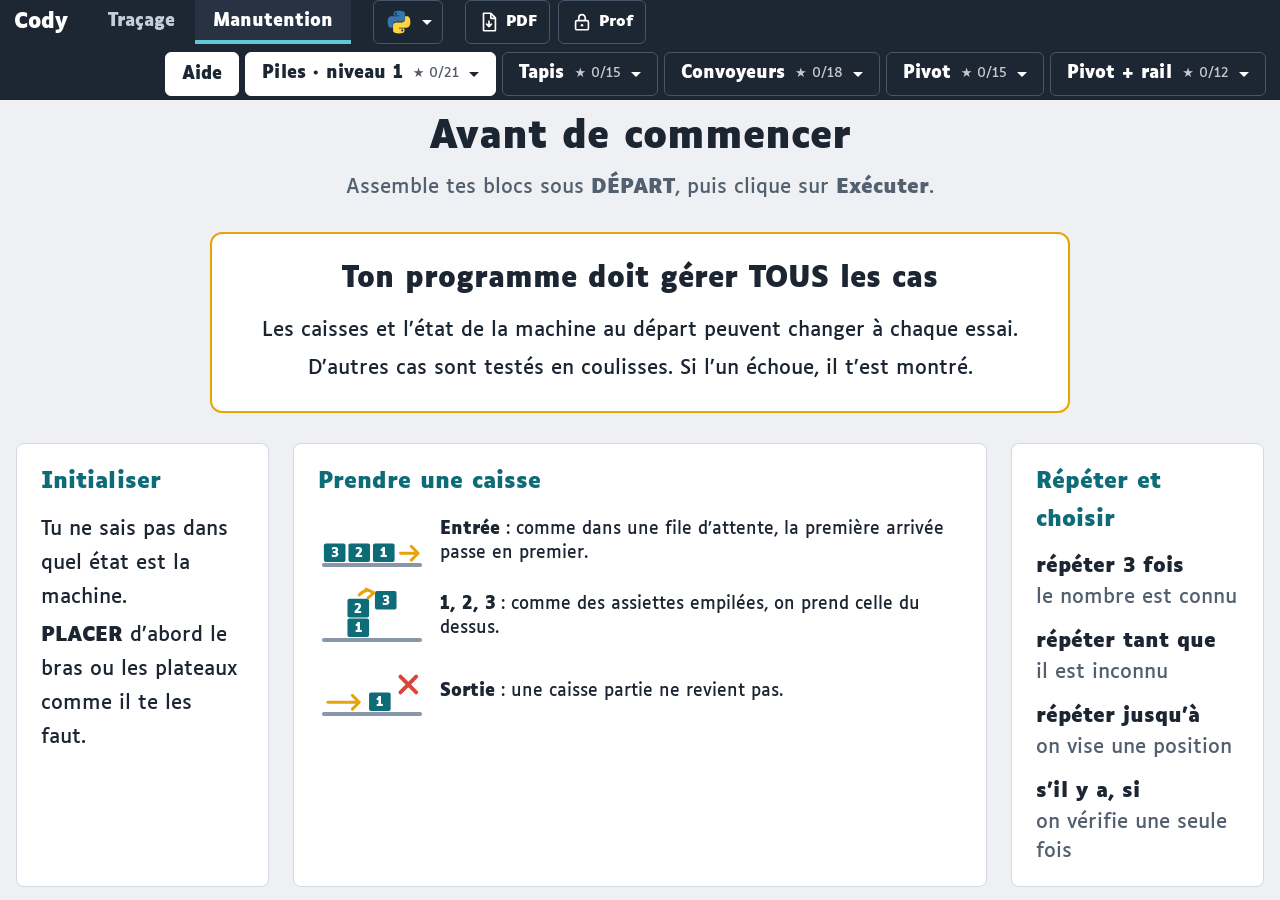
==== manutention.html @ 989c060a "PDF de l'élève, espace prof (solutions en PDF), logo Python - Bouton PDF : image des blocs de l'élèv" ====
<!DOCTYPE html>
<html lang="fr">
<head>
<meta charset="utf-8">
<meta name="viewport" content="width=device-width, initial-scale=1">
<title>Cody — Manutention</title>
<link rel="icon" href="data:,">
<link rel="stylesheet" href="tortue.css">
</head>
<body>
<header class="barre">
  <h1>Cody</h1>
  <nav class="onglets" aria-label="Ateliers">
    <a href="index.html">Traçage</a>
    <a href="manutention.html" aria-current="page">Manutention</a>
  </nav>
  <!-- Le programme en Python : dans la barre, pour laisser la place à la scène -->
  <details class="menu menu-python">
    <summary aria-label="Programme en Python" title="Ton programme en Python"><svg class="logo-python" viewBox="0 0 32 32" aria-hidden="true"><path fill="#3776ab" d="M15.8 2c-6.9 0-6.5 3-6.5 3v3.1h6.6V9H6.7S2 8.5 2 15.9s4.1 7.1 4.1 7.1h2.4v-3.4s-.1-4.1 4-4.1h6.9s3.9.1 3.9-3.8V5.2S23.9 2 15.8 2zm-3.8 2.2a1.25 1.25 0 1 1 0 2.5 1.25 1.25 0 0 1 0-2.5z"/><path fill="#ffd43b" d="M16.2 30c6.9 0 6.5-3 6.5-3v-3.1h-6.6V23h9.2s4.7.5 4.7-6.9-4.1-7.1-4.1-7.1h-2.4v3.4s.1 4.1-4 4.1h-6.9s-3.9-.1-3.9 3.8v6.5S8.1 30 16.2 30zm3.8-2.2a1.25 1.25 0 1 1 0-2.5 1.25 1.25 0 0 1 0 2.5z"/></svg></summary>
    <div class="menu-liste python-in">
      <button class="btn btn-mini" id="copier" type="button">Copier</button>
      <pre><code id="code-python"></code></pre>
    </div>
  </details>
  <!-- PDF de l'élève et espace prof (boutons créés par atelier.js) -->
  <div class="outils-export" id="outils-export"></div>
  <nav class="niveaux" id="niveaux" aria-label="Niveaux"></nav>
</header>

<!-- Page d'explications, avant le niveau 1 : du texte seulement, court et aéré -->
<article class="intro" id="intro" aria-labelledby="intro-titre" hidden>
  <div class="intro-page">
    <h2 id="intro-titre">Avant de commencer</h2>
    <p class="intro-chapeau">Assemble tes blocs sous <strong>DÉPART</strong>, puis clique sur <strong>Exécuter</strong>.</p>

    <section class="intro-regle">
      <h3>Ton programme doit gérer TOUS les cas</h3>
      <p>Les caisses et l'état de la machine au départ peuvent changer à chaque essai.</p>
      <p>D'autres cas sont testés en coulisses. Si l'un échoue, il t'est montré.</p>
    </section>

    <div class="intro-cartes">
      <section class="carte">
        <h3>Initialiser</h3>
        <p>Tu ne sais pas dans quel état est la machine.</p>
        <p><strong>PLACER</strong> d'abord le bras ou les plateaux comme il te les faut.</p>
      </section>
      <section class="carte">
        <h3>Prendre une caisse</h3>
        <ul class="intro-postes">
          <li><svg viewBox="0 0 110 62" aria-hidden="true"><rect x="4" y="52" width="102" height="4" rx="2" fill="#8995a8"/><rect x="6" y="32" width="22" height="19" rx="2" fill="#0e6b78"/><text x="17" y="46" text-anchor="middle" font-size="13" font-weight="700" fill="#fff">3</text><rect x="31" y="32" width="22" height="19" rx="2" fill="#0e6b78"/><text x="42" y="46" text-anchor="middle" font-size="13" font-weight="700" fill="#fff">2</text><rect x="56" y="32" width="22" height="19" rx="2" fill="#0e6b78"/><text x="67" y="46" text-anchor="middle" font-size="13" font-weight="700" fill="#fff">1</text><path d="M84 42 H102 M95 35 L102 42 L95 49" fill="none" stroke="#e5a50a" stroke-width="3" stroke-linecap="round" stroke-linejoin="round"/></svg><span><strong>Entrée</strong> : comme dans une file d'attente, la première arrivée passe en premier.</span></li>
          <li><svg viewBox="0 0 110 62" aria-hidden="true"><rect x="4" y="52" width="102" height="4" rx="2" fill="#8995a8"/><rect x="30" y="32" width="22" height="19" rx="2" fill="#0e6b78"/><text x="41" y="46" text-anchor="middle" font-size="13" font-weight="700" fill="#fff">1</text><rect x="30" y="12" width="22" height="19" rx="2" fill="#0e6b78"/><text x="41" y="26" text-anchor="middle" font-size="13" font-weight="700" fill="#fff">2</text><rect x="58" y="4" width="22" height="19" rx="2" fill="#0e6b78"/><text x="69" y="18" text-anchor="middle" font-size="13" font-weight="700" fill="#fff">3</text><path d="M42 8 Q50 0 56 6 M49 2 L57 6 L51 11" fill="none" stroke="#e5a50a" stroke-width="3" stroke-linecap="round" stroke-linejoin="round"/></svg><span><strong>1, 2, 3</strong> : comme des assiettes empilées, on prend celle du dessus.</span></li>
          <li><svg viewBox="0 0 110 62" aria-hidden="true"><rect x="4" y="52" width="102" height="4" rx="2" fill="#8995a8"/><rect x="52" y="32" width="22" height="19" rx="2" fill="#0e6b78"/><text x="63" y="46" text-anchor="middle" font-size="13" font-weight="700" fill="#fff">1</text><path d="M10 42 H42 M35 35 L42 42 L35 49" fill="none" stroke="#e5a50a" stroke-width="3" stroke-linecap="round" stroke-linejoin="round"/><path d="M84 16 L100 32 M100 16 L84 32" stroke="#d8453a" stroke-width="4" stroke-linecap="round"/></svg><span><strong>Sortie</strong> : une caisse partie ne revient pas.</span></li>
        </ul>
      </section>
      <section class="carte">
        <h3>Répéter et choisir</h3>
        <dl>
          <dt>répéter 3 fois</dt><dd>le nombre est connu</dd>
          <dt>répéter tant que</dt><dd>il est inconnu</dd>
          <dt>répéter jusqu'à</dt><dd>on vise une position</dd>
          <dt>s'il y a, si</dt><dd>on vérifie une seule fois</dd>
        </dl>
      </section>
    </div>

    <p class="intro-etoiles"><span aria-hidden="true">★★★</span> Moins tu utilises de blocs, plus tu gagnes d'étoiles.</p>
    <button class="btn btn-go" id="commencer" type="button">Commencer le niveau 1</button>
  </div>
</article>

<main class="jeu jeu-scene">
  <section class="carte" aria-labelledby="titre-prog">
    <div class="carte-tete">
      <h2 id="titre-prog">Ton programme</h2>
      <span class="compteur" id="compteur">0 bloc</span>
    </div>
    <div id="blockly" class="zone-blocs"></div>
  </section>

  <section class="carte carte-travail" aria-labelledby="titre-niveau">
    <div class="consigne-ligne">
      <div class="consigne">
        <p class="niv-num" id="niv-num">Niveau 1</p>
        <div class="titre-ligne"><h2 id="titre-niveau"></h2>
          <button class="btn-indice" id="indice" type="button" aria-label="Un indice ?" title="Un indice ?"><span aria-hidden="true">?</span></button></div>
        <p id="texte-niveau"></p>
        <div class="objectif-pied"><span>Objectif</span>
          <ul class="bareme" id="bareme" aria-label="Barème"></ul></div>
      </div>
      <figure class="objectif">
        <canvas id="c-objectif" width="600" height="255" role="img" aria-label="Objectif : ce que tu dois obtenir"></canvas>
      </figure>
    </div>
    <div class="plateau">
      <div class="scene scene-large">
        <canvas id="c-scene" width="2400" height="1000" role="img" aria-label="Poste de manutention"></canvas>
        <canvas id="c-3d" class="vue-3d" role="img" aria-label="Bras de manutention en 3D" hidden></canvas>
        <canvas id="c-tri" class="vue-3d" role="img" aria-label="Centre de tri en 3D" hidden></canvas>
        <canvas id="c-pivot" class="vue-3d" role="img" aria-label="Bras pivotant en 3D" hidden></canvas>
        <canvas id="c-rail" class="vue-3d" role="img" aria-label="Bras pivotant sur rail en 3D" hidden></canvas>
        <p class="aide-3d" id="aide-3d" hidden>Glisser : tourner · double-clic : recentrer</p>
        <div class="alerte-3d" id="alerte-3d" role="status" hidden>
          <p><strong>3D sans carte graphique : animation moins fluide.</strong>
            Active l'accélération dans ton navigateur : Paramètres → Système → « Utiliser l'accélération
            graphique si disponible », puis relance-le. (Firefox : Paramètres → Général → Performances.)</p>
          <button class="btn btn-mini" id="fermer-alerte-3d" type="button">Fermer</button>
        </div>
        <button class="btn btn-mini vers-ecran" id="vers-ecran" type="button" hidden
          aria-label="Second écran" title="Second écran : afficher la vue 3D sur ton autre écran">
          <svg viewBox="0 0 44 26" aria-hidden="true"><rect x="1.5" y="2" width="15" height="11" rx="1.5" fill="none" stroke="currentColor" stroke-width="2"/><rect x="27.5" y="2" width="15" height="11" rx="1.5" fill="currentColor" fill-opacity=".35" stroke="currentColor" stroke-width="2"/><path d="M9 13v6M5 20h8M35 13v6M31 20h8" stroke="currentColor" stroke-width="2" stroke-linecap="round"/><path d="M19 7.5h6M22.5 5l2.5 2.5-2.5 2.5" fill="none" stroke="#5fc8d4" stroke-width="2" stroke-linecap="round" stroke-linejoin="round"/></svg>
        </button>
      </div>
      <div class="deportee" id="deportee" hidden>
        <p>La vue 3D est affichée sur l'autre écran.</p>
        <button class="btn btn-sec" id="ramener" type="button">Ramener la vue ici</button>
      </div>
    </div>
    <dl class="releve" id="releve"></dl>
    <div class="commandes">
      <button class="btn btn-go" id="lancer" type="button">
        <svg viewBox="0 0 24 24" aria-hidden="true"><path d="M7 4.5v15l12.5-7.5z"/></svg>
        <span>Exécuter</span>
      </button>
      <button class="btn btn-sec" id="effacer" type="button">
        <svg viewBox="0 0 24 24" aria-hidden="true"><path d="M12 5a7 7 0 1 1-6.6 4.7l1.9.6A5 5 0 1 0 12 7v3L7.5 6 12 2z"/></svg>
        <span>Configuration</span>
      </button>
      <button class="btn btn-sec btn-vider" id="vider" type="button">
        <svg viewBox="0 0 24 24" aria-hidden="true"><path d="M9 3h6l1 2h4v2H4V5h4zM6 9h12l-1 12H7z"/></svg>
        <span>Recommencer le niveau</span>
      </button>
      <label class="vitesse">Vitesse
        <input type="range" id="vitesse" min="1" max="5" value="3">
      </label>
    </div>
    <div class="verdict info" id="verdict" aria-live="polite"></div>
  </section>
</main>

<script src="js/blockly_compressed.js"></script>
<script src="js/blockly-fr.js"></script>
<script src="js/export-pdf.js"></script>
<script src="js/atelier.js"></script>
<script src="js/manutention-moteur.js"></script>
<script src="js/three.min.js"></script>
<script src="js/commun-3d.js"></script>
<script src="js/manutention-decors.js"></script>
<script src="js/manutention-3d.js"></script>
<script src="js/tri-3d.js"></script>
<script src="js/tri-moteur.js"></script>
<script src="js/tri.js"></script>
<script src="js/pivot-moteur.js"></script>
<script src="js/pivot.js"></script>
<script src="js/pivot-3d.js"></script>
<script src="js/manutention.js"></script>
</body>
</html>
---- tortue.css ----
/*
VOICE  outil d'atelier : sobre, précis, pour des préados, des ados et des adultes.
IDEA   une table traçante et un portique de manutention, avec leurs relevés en direct.
COLOUR ardoise et blanc cassé, un accent bleu pétrole ; vert et rouge réservés au résultat.
TYPE   Luciole partout (lisibilité, élèves dyslexiques), comme dans PlayTP.
*/
@font-face{font-family:Luciole;src:url(fonts/Luciole-Regular.woff2) format("woff2");font-weight:400;font-display:swap}
@font-face{font-family:Luciole;src:url(fonts/Luciole-Bold.woff2) format("woff2");font-weight:700;font-display:swap}
:root{color-scheme:light dark;
  --bg:light-dark(#eef0f3,#0e131a);--carte:light-dark(#ffffff,#181f29);--ink:light-dark(#1c2532,#e5eaf1);
  --doux:light-dark(#53606f,#a3b0c1);--trait:light-dark(#d3d9e1,#2c3746);--fond2:light-dark(#f3f5f8,#212a36);
  --barre:#1d2633;--accent:light-dark(#0e6b78,#5fc8d4);--accent-plein:#0e6b78;
  --ok:light-dark(#176b40,#66d49a);--ok-fond:light-dark(#e6f4ec,#13281e);
  --ko:light-dark(#a82d22,#ff9488);--ko-fond:light-dark(#fbeae8,#2f1a19)}
:root[data-theme=light]{color-scheme:light}:root[data-theme=dark]{color-scheme:dark}
*{box-sizing:border-box;min-width:0}
body{margin:0;background:var(--bg);color:var(--ink);font:17px/1.45 Luciole,system-ui,sans-serif;
  height:100vh;display:flex;flex-direction:column}
h1,h2{margin:0;line-height:1.15;text-wrap:balance}
button,input{font:inherit}
a:focus-visible,button:focus-visible,summary:focus-visible,input:focus-visible{outline:3px solid #f2b633;outline-offset:2px}

/* Barre du haut */
.barre{background:var(--barre);color:#fff;display:flex;flex-wrap:wrap;align-items:stretch;gap:4px 22px;padding:0 14px;min-height:52px}
.barre h1{font-size:21px;align-self:center}
.onglets{display:flex;gap:2px}
.onglets a{display:flex;align-items:center;padding:0 18px;min-height:2.75rem;color:#c4cedb;text-decoration:none;
  font-weight:700;border-bottom:4px solid transparent;border-top:4px solid transparent}
.onglets a:hover{color:#fff;background:#273243}
.onglets a[aria-current=page]{color:#fff;border-bottom-color:#5fc8d4;background:#273243}
.niveaux{display:flex;flex-wrap:wrap;gap:6px;margin-left:auto;align-self:center;padding:4px 0}
.niv{display:grid;justify-items:center;align-content:center;gap:3px;width:2.75rem;height:2.75rem;border-radius:6px;
  border:1px solid #46556b;background:transparent;color:#fff;font-weight:700;cursor:pointer;line-height:1;padding:0}
.niv:hover{border-color:#9fb2cb}
.niv[aria-current=true]{background:#fff;color:var(--barre);border-color:#fff}
/* Menus de niveaux (manutention) */
.niv.niv-intro{width:auto;padding:0 16px}
.barre{position:relative;z-index:30}
.menu{position:relative}
.menu summary{list-style:none;display:flex;align-items:center;gap:10px;min-height:2.75rem;padding:0 16px;border:1px solid #46556b;border-radius:6px;color:#fff;font-weight:700;cursor:pointer}
.menu summary::-webkit-details-marker{display:none}
.menu summary::after{content:"";border:5px solid transparent;border-top-color:currentColor;margin-top:5px}
.menu[open] summary::after{border-top-color:transparent;border-bottom-color:currentColor;margin-top:-5px}
.menu summary:hover{border-color:#9fb2cb}
.menu-courant summary{background:#fff;color:var(--barre);border-color:#fff}
.menu-score{font-size:13px;font-weight:400;opacity:.75}
.menu-liste{position:absolute;right:0;top:calc(100% + 6px);min-width:21rem;padding:6px;display:grid;gap:2px;background:var(--carte);color:var(--ink);border:1px solid var(--trait);border-radius:8px;box-shadow:0 12px 30px rgba(0,0,0,.45);max-height:calc(100vh - 80px);overflow-y:auto}
.menu-niveau{display:grid;grid-template-columns:2rem 1fr auto;align-items:center;gap:10px;min-height:2.75rem;padding:0 10px;border:1px solid transparent;border-radius:6px;background:transparent;color:inherit;text-align:left;cursor:pointer}
.menu-niveau:hover{background:var(--fond2);border-color:var(--accent)}
.menu-niveau[aria-current=true]{background:var(--accent-plein);color:#fff}
.menu-numero{font-weight:700;text-align:center}
.menu-titre{white-space:nowrap}
.menu-niveau .etoiles i{font-size:15px}

/* Score : 3 étoiles */
.etoiles{display:inline-flex;gap:1px;line-height:1}
.etoiles i{font-style:normal;font-size:13px;color:currentColor;opacity:.28}
.etoiles i.pleine{opacity:1;color:#e5a50a}

.bareme{list-style:none;margin:4px 0 0;padding:0;display:flex;flex-wrap:wrap;justify-content:center;gap:2px 10px;font-size:14px;color:var(--doux)}
.bareme[hidden]{display:none}
.bareme li{display:flex;align-items:center;gap:5px;white-space:nowrap}
.bareme .etoiles i{font-size:15px}
.consigne .bareme{justify-content:flex-start;margin-top:6px}

/* Zone de travail */
.jeu{flex:1;min-height:0;display:grid;grid-template-columns:minmax(0,1fr) minmax(0,1fr);gap:10px;padding:10px}
/* Manutention : la scène 3D prend plus de largeur que les blocs */
.jeu-scene{grid-template-columns:minmax(0,5fr) minmax(0,7fr)}
.carte{background:var(--carte);border:1px solid var(--trait);border-radius:8px;display:flex;flex-direction:column;min-height:0}
.carte-tete{display:flex;justify-content:space-between;align-items:center;padding:8px 14px;border-bottom:1px solid var(--trait)}
.carte-tete h2{font-size:17px}
.compteur{font-weight:700;color:var(--accent);border:1px solid var(--trait);background:var(--fond2);border-radius:4px;padding:2px 10px;font-size:15px}
.zone-blocs{flex:1;min-height:320px}

.carte-travail{padding:10px 14px;gap:8px;overflow-y:auto}
.carte-travail>*{flex-shrink:0}
.consigne-ligne{display:flex;gap:16px;align-items:flex-start;justify-content:space-between}
.niv-num{margin:0;color:var(--doux);font-size:14px;text-transform:uppercase;letter-spacing:.06em}
.consigne h2{font-size:22px}
.consigne>p{margin:4px 0 0;max-width:70ch}
/* Indice : « ? » coloré à droite du titre. Cible de 2,75rem, mais marges négatives : la ligne
   garde la hauteur du titre. */
.titre-ligne{display:flex;align-items:center;gap:6px}
.btn-indice{flex:none;display:grid;place-items:center;width:2.75rem;height:2.75rem;margin:-.6rem 0;padding:0;
  border:0;background:transparent;cursor:pointer}
.btn-indice span{display:grid;place-items:center;width:1.85rem;height:1.85rem;border-radius:50%;
  background:#e5a50a;color:#1c2532;font-weight:700;font-size:19px;line-height:1;box-shadow:0 0 0 2px light-dark(#fff,#181f29),0 0 0 3px #b98500}
.btn-indice:hover span{background:#f2b633}
.btn-indice[hidden]{display:none}
.indice-fenetre{border:0;padding:0;background:transparent;color:var(--ink);max-width:min(40rem,92vw)}
.indice-fenetre::backdrop{background:rgba(8,12,18,.6)}
.indice-carte{background:var(--carte);border:1px solid var(--trait);border-top:6px solid #e5a50a;border-radius:12px;
  padding:22px 30px 24px;text-align:center}
.indice-carte h2{font-size:24px}
.indice-carte p{margin:12px 0 20px;font-size:20px;line-height:1.5}

/* La scène prend toute la place restante */
.carte-travail>.plateau{flex:1 1 0;min-height:300px;container-type:size;display:grid;place-items:center}
.scene{position:relative;width:min(100cqw,100cqh);aspect-ratio:1;border:1px solid var(--trait);border-radius:4px;overflow:hidden}
.scene canvas{position:absolute;inset:0;width:100%;height:100%}
.scene-large{width:min(100cqw,240cqh);aspect-ratio:12/5}
.scene canvas[hidden]{display:none}
.scene-large:has(.vue-3d:not([hidden])){width:100cqw;height:100cqh;aspect-ratio:auto}
.vue-3d{cursor:grab;touch-action:none}
.vue-3d:active{cursor:grabbing}
.aide-3d{position:absolute;right:8px;top:6px;margin:0;font-size:13px;color:#fff;background:rgba(15,20,28,.65);border-radius:4px;padding:1px 8px;pointer-events:none}
.aide-3d[hidden]{display:none}
/* Le navigateur dessine la 3D sans carte graphique (accélération matérielle coupée) */
.alerte-3d{position:absolute;left:8px;right:8px;bottom:8px;display:flex;align-items:center;gap:12px;padding:8px 12px;
  border-left:4px solid #e5a50a;border-radius:4px;background:rgba(40,32,10,.93);color:#fff;font-size:15px;line-height:1.35}
.alerte-3d p{margin:0;flex:1}
.alerte-3d strong{color:#ffd23f}
.alerte-3d[hidden]{display:none}

/* Vue 3D sur un second écran : bouton dans la scène, encart à sa place, fenêtre vue.html */
.vers-ecran{position:absolute;left:8px;top:6px;min-height:2.75rem;width:3.75rem;padding:0;justify-content:center;background:rgba(15,20,28,.72);color:#fff;border-color:#46556b}
.vers-ecran:hover{background:rgba(15,20,28,.9)}
.btn.vers-ecran svg{width:40px;height:24px;fill:none}
.vers-ecran[hidden],.deportee[hidden]{display:none}
.carte-travail>.plateau:has(.deportee:not([hidden])){flex:none;min-height:0;container-type:normal}
.deportee{display:flex;flex-wrap:wrap;align-items:center;justify-content:space-between;gap:8px 16px;width:100%;
  padding:8px 12px;border:1px dashed var(--trait);border-radius:4px;background:var(--fond2)}
.deportee p{margin:0;color:var(--doux)}
.page-vue{background:#1a2029}
.vue-seule{position:relative;flex:1;overflow:hidden}
.vue-seule canvas{position:absolute;inset:0;width:100%;height:100%}
.vue-seule canvas[hidden]{display:none}
.vue-titre{position:absolute;left:12px;top:8px;margin:0;color:#fff;font-weight:700;font-size:20px;
  background:rgba(15,20,28,.65);border-radius:4px;padding:2px 10px;pointer-events:none}
.vue-titre:empty{display:none}
.vue-message{position:absolute;inset:0;margin:0;display:grid;place-items:center;color:#e5eaf1;font-size:20px;text-align:center;padding:20px}
.vue-message[hidden]{display:none}
.vue-outils{position:absolute;right:8px;top:6px;display:flex;align-items:center;gap:10px}
.vue-outils .aide-3d{position:static}
.vue-outils .btn-mini{background:rgba(15,20,28,.72);color:#fff;border-color:#46556b}

.releve{display:flex;flex-wrap:wrap;margin:0;border:1px solid var(--trait);border-radius:4px;background:var(--fond2)}
.releve div{flex:1 1 auto;display:flex;gap:7px;justify-content:center;white-space:nowrap;padding:5px 10px;border-left:1px solid var(--trait)}
.releve dd{white-space:pre}
.releve div:first-child{border-left:0}
.releve dt{color:var(--doux)}
.releve dd{margin:0;font-weight:700;font-variant-numeric:tabular-nums}

.commandes{display:flex;flex-wrap:wrap;gap:10px;align-items:center}
.btn{display:inline-flex;align-items:center;gap:8px;min-height:2.75rem;padding:0 18px;border-radius:6px;
  border:1px solid transparent;cursor:pointer;font-weight:700}
.btn svg{width:20px;height:20px;fill:currentColor}
.btn-go{background:var(--accent-plein);color:#fff;min-width:10rem;justify-content:center}
.btn-go:hover{background:#0b5964}
.btn-go[aria-pressed=true]{background:#3d4b5f}
.btn-sec,.btn-mini{background:var(--fond2);color:var(--ink);border-color:var(--trait)}
.btn-sec:hover,.btn-mini:hover{border-color:var(--accent)}
.btn-vider.a-confirmer{background:var(--ko-fond);color:var(--ko);border-color:var(--ko)}
.btn-mini{font-size:15px;padding:0 14px}
.vitesse{display:flex;align-items:center;gap:8px;margin-left:auto;color:var(--doux);font-size:15px}
.vitesse input{width:130px;accent-color:var(--accent-plein);min-height:2.75rem}

/* Panneau de résultat */
.verdict{display:flex;align-items:center;justify-content:space-between;gap:16px;min-height:3.6rem;padding:8px 14px;
  border:1px solid var(--trait);border-left:6px solid var(--doux);border-radius:4px;background:var(--fond2)}
.verdict-textes{display:grid}
.verdict strong{font-size:18px}
.verdict.alerte{border-left-color:#e5a50a;background:light-dark(#fdf3d6,#33290f)}
.verdict.alerte strong{color:light-dark(#7a5600,#ffd23f)}
.verdict.ok{border-left-color:var(--ok);background:var(--ok-fond)}
.verdict.ok strong{color:var(--ok)}
.verdict.ko{border-left-color:var(--ko);background:var(--ko-fond)}
.verdict.ko strong{color:var(--ko)}
.verdict .etoiles{gap:4px}
.verdict .etoiles i{font-size:30px}

/* Python : menu de la barre du haut */
.menu-python{align-self:center}
.menu-python summary{padding:0 10px 0 12px}
.logo-python{width:26px;height:26px;display:block}
/* PDF de l'élève et espace prof : boutons de la barre */
.outils-export{display:flex;gap:8px;align-self:center}
.barre .btn-icone{background:transparent;color:#fff;border-color:#46556b;padding:0 12px;gap:6px}
.barre .btn-icone:hover{border-color:#9fb2cb}
.barre .btn-icone[aria-busy=true]{opacity:.6;cursor:progress}
.btn-icone svg{width:22px;height:22px}
/* Espace de travail caché qui dessine les blocs pour l'export */
.export-blocs{position:fixed;left:-10000px;top:0;width:1600px;height:1600px;visibility:hidden}
/* Espace prof */
.prof{border:1px solid var(--trait);border-top:6px solid var(--accent-plein);border-radius:12px;padding:22px 28px 20px;
  background:var(--carte);color:var(--ink);width:min(44rem,92vw);max-height:90vh}
.prof::backdrop{background:rgba(8,12,18,.6)}
.prof h2{margin:0 0 14px;font-size:24px}
.prof-acces{display:flex;flex-wrap:wrap;align-items:center;gap:10px}
.prof-acces input{min-height:2.75rem;padding:0 12px;font:inherit;border:1px solid var(--trait);border-radius:6px;background:var(--fond2);color:var(--ink)}
.prof-erreur{flex-basis:100%;margin:0;color:var(--ko);font-weight:700}
.prof-erreur:empty{display:none}
.prof-aide{margin:0 0 10px;color:var(--doux)}
.prof-actions{display:flex;gap:8px;margin-bottom:10px}
.prof-liste{display:grid;grid-template-columns:repeat(auto-fill,minmax(19rem,1fr));gap:10px;max-height:52vh;overflow:auto;margin-bottom:14px}
.prof-liste fieldset{margin:0;border:1px solid var(--trait);border-radius:8px;padding:8px 12px}
.prof-liste legend{font-weight:700;padding:0 4px}
.prof-liste label{display:flex;align-items:center;gap:8px;min-height:2rem;cursor:pointer}
.prof-liste input{width:1.15rem;height:1.15rem;accent-color:var(--accent-plein)}
.prof-etat{margin:10px 0 0;color:var(--doux)}
.prof-etat:empty{display:none}
.prof-choix[hidden],.prof-acces[hidden]{display:none}
.prof-fermer{margin-top:16px}
.menu-python .menu-liste{position:absolute;left:0;right:auto;width:min(46rem,92vw);padding:8px;display:block}
.python-in{position:relative}
.python-in .btn-mini{position:absolute;top:16px;right:20px;background:#26313f;color:#fff;border-color:#46556b}
.python-in pre{margin:0;background:#111821;color:#d9e6f2;border-radius:4px;padding:12px 14px;overflow:auto;
  font:15px/1.5 ui-monospace,Consolas,monospace;min-height:80px;max-height:70vh}

/* Manutention : vignette de l'objectif */
.objectif{margin:0;flex:0 0 min(23rem,45%)}
.objectif canvas{display:block;width:100%;height:auto;border:1px solid var(--trait);border-radius:4px}
.objectif figcaption{font-size:14px;color:var(--doux);text-align:center;font-weight:700}
/* « Objectif » et le barème sur une seule ligne, sous la consigne */
.objectif-pied{display:flex;flex-wrap:wrap;align-items:center;justify-content:flex-start;gap:2px 12px;margin-top:6px;font-size:14px;color:var(--doux);font-weight:700}
.objectif-pied .bareme{margin:0;gap:2px 8px;font-size:13px;font-weight:400}
.objectif-pied .bareme .etoiles i{font-size:13px}

@media (max-width:1000px){
  body{height:auto;display:block}
  .jeu{grid-template-columns:minmax(0,1fr)}
  .carte-travail{order:-1}
  .zone-blocs{height:480px}
  .carte-travail>.plateau{flex:none;height:70vw}
}

/* Page d'explications (niveau 0) */
.jeu[hidden],.intro[hidden]{display:none}
.intro{flex:1;min-height:0;overflow-y:auto;display:flex;padding:16px}
.intro-page{width:100%;max-width:1660px;margin:auto;text-align:center;font-size:20px;line-height:1.7}
.intro h2{font-size:38px}
.intro h3{margin:0 0 10px;font-size:22px;color:var(--accent)}
.intro p{margin:4px 0}
.intro .intro-chapeau{margin-top:10px;color:var(--doux)}
.intro-regle{margin:28px auto 0;max-width:860px;padding:22px 30px;border-radius:12px;border:2px solid #e5a50a;background:var(--carte)}
.intro .intro-regle h3{color:var(--ink);font-size:28px}
.intro-cartes{display:grid;grid-template-columns:minmax(0,1fr) minmax(0,2.75fr) minmax(0,1fr);gap:24px;margin-top:30px;text-align:left}
.intro-cartes .carte{padding:20px 24px;display:block}
.intro-cartes dl{margin:0}
.intro-cartes dt{font-weight:700}
.intro-cartes dd{margin:0 0 12px;color:var(--doux);line-height:1.45}
.intro-cartes dd:last-child{margin-bottom:0}
.intro-postes{list-style:none;margin:0;padding:0}
.intro-postes li{display:flex;align-items:center;gap:14px;margin-bottom:14px;font-size:17px;line-height:1.4}
.intro-postes li:last-child{margin-bottom:0}
.intro-postes svg{flex:0 0 108px;width:108px}
.intro .intro-etoiles{margin-top:30px}
.intro-etoiles span{color:#e5a50a;margin-right:8px}
.intro .btn-go{margin:24px auto 0;display:flex;font-size:20px;min-height:3.25rem;padding:0 34px}
@media (max-width:1000px){.intro-cartes{grid-template-columns:minmax(0,1fr)}}

/* Écran de réussite */
.fete{border:0;padding:0;margin:0;width:100vw;height:100vh;max-width:100vw;max-height:100vh;background:transparent;color:var(--ink);overflow:hidden}
.fete[open]{display:grid;place-items:center}
.fete::backdrop{background:rgba(8,12,18,.72)}
.fete canvas{position:fixed;inset:0;width:100%;height:100%;pointer-events:none}
.fete-carte{background:var(--carte);border:1px solid var(--trait);border-radius:16px;padding:26px 48px 30px;text-align:center;min-width:min(42rem,92vw);animation:fete-carte .3s ease-out both}
.fete-carte h2{font-size:34px;margin-top:6px}
.fete-carte p{margin:6px 0 22px;color:var(--doux)}
.fete .etoiles{gap:14px}
.fete .etoiles i{font-size:128px;line-height:1.05;animation:fete-etoile .55s cubic-bezier(.2,1.6,.4,1) both}
.fete .etoiles i:nth-child(2){animation-delay:.22s;font-size:160px}
.fete .etoiles i:nth-child(3){animation-delay:.44s}
.fete .etoiles{align-items:flex-end}
.fete .etoiles i.pleine{color:#f2b012}
.fete-boutons{display:flex;gap:14px;justify-content:center;flex-wrap:wrap}
.fete-boutons .btn{min-height:3.25rem;min-width:12rem;justify-content:center;font-size:19px}
@keyframes fete-etoile{from{transform:scale(.1) rotate(-40deg);opacity:0}}
@keyframes fete-carte{from{transform:scale(.85);opacity:0}}

/* Blockly : police et zone */
.blocklyText,.blocklyFlyoutLabelText{font-family:Luciole,system-ui,sans-serif!important}
.blocklyMainBackground{stroke:none}
.cody-sinon{fill:#701c42;stroke:rgba(255,255,255,.85);stroke-width:1.6px}
.blocklyHighlighted>.cody-sinon{stroke:#ffd23f;stroke-width:4.5px}
.blocklyDisabled>.cody-sinon,.blocklyDisabledPattern>.cody-sinon{display:none}
/* Contour clair autour de chaque bloc : les imbrications se voient, même entre blocs de même couleur */
.blocklyDraggable:not(.blocklyDisabled)>.blocklyPath{stroke:rgba(255,255,255,.85);stroke-width:1.6px}
.blocklyFlyout .blocklyDraggable>.blocklyPath{stroke:rgba(255,255,255,.55)}
/* Bloc en cours ou fautif : cadre jaune épais, texte toujours lisible (le voile par défaut l'effaçait) */
.blocklyHighlighted>.blocklyPath{filter:none!important;stroke:#ffd23f!important;stroke-width:4.5px!important}
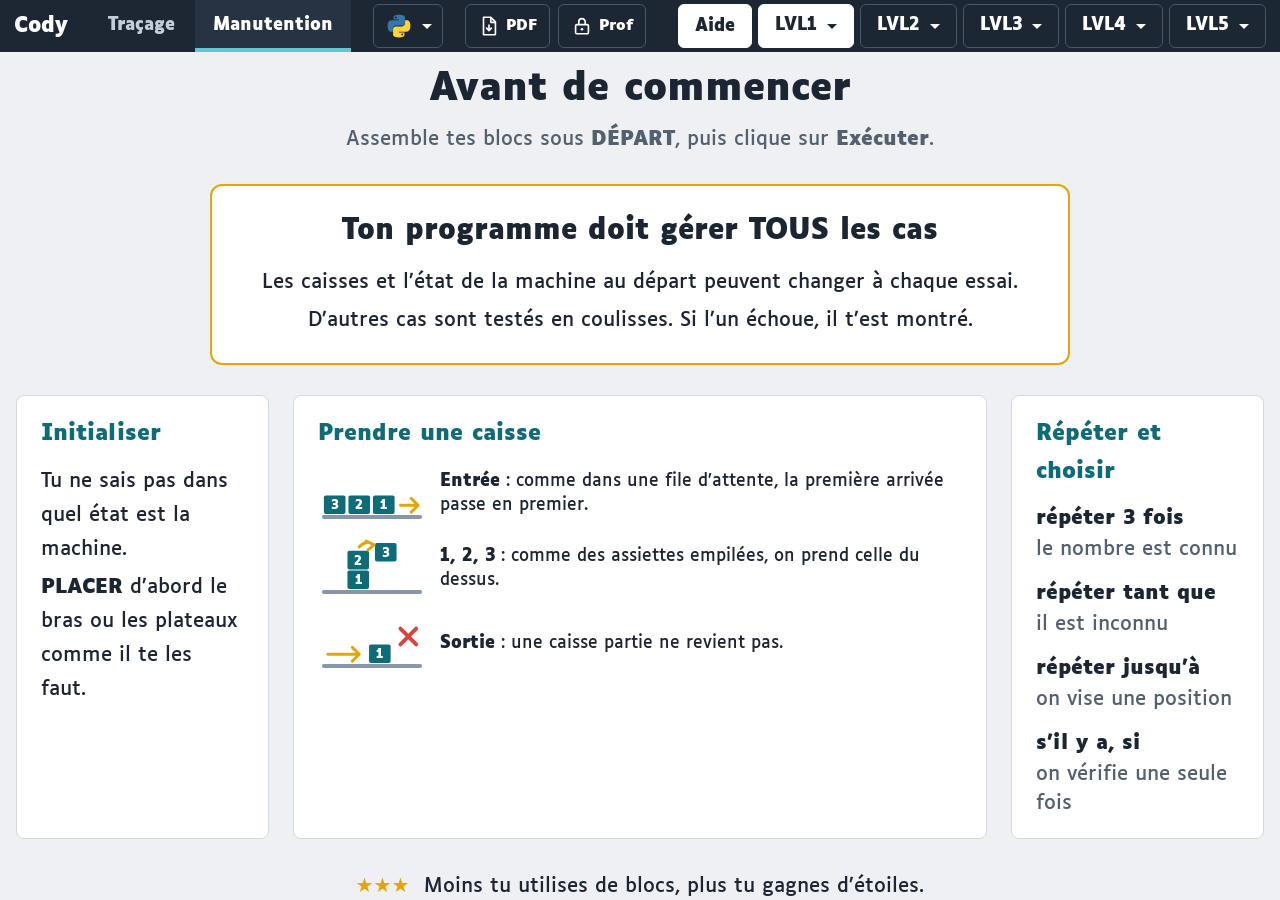
==== commit 4a95ed48: "Espace prof : appliquer la correction ; menus LVL1… ; supprimer les blocs grisés - Espace prof : bou" ====
--- a/manutention.html
+++ b/manutention.html
@@ -73,6 +73,10 @@
   <section class="carte" aria-labelledby="titre-prog">
     <div class="carte-tete">
       <h2 id="titre-prog">Ton programme</h2>
+      <button class="btn btn-mini btn-nettoyer" id="nettoyer" type="button" title="Supprimer les blocs grisés, qui ne sont pas accrochés à DÉPART">
+        <svg viewBox="0 0 24 24" aria-hidden="true"><path d="M9 3h6l1 2h4v2H4V5h4zM6 9h12l-1 12H7z"/></svg>
+        <span>Supprimer les blocs grisés</span>
+      </button>
       <span class="compteur" id="compteur">0 bloc</span>
     </div>
     <div id="blockly" class="zone-blocs"></div>
--- a/tortue.css
+++ b/tortue.css
@@ -43,7 +43,9 @@
 .menu[open] summary::after{border-top-color:transparent;border-bottom-color:currentColor;margin-top:-5px}
 .menu summary:hover{border-color:#9fb2cb}
 .menu-courant summary{background:#fff;color:var(--barre);border-color:#fff}
-.menu-score{font-size:13px;font-weight:400;opacity:.75}
+.menu-tete{display:flex;align-items:baseline;justify-content:space-between;gap:12px;padding:6px 10px 8px;margin-bottom:4px;border-bottom:1px solid var(--trait)}
+.menu-groupe{font-weight:700}
+.menu-score{font-size:13px;font-weight:400;color:var(--doux)}
 .menu-liste{position:absolute;right:0;top:calc(100% + 6px);min-width:21rem;padding:6px;display:grid;gap:2px;background:var(--carte);color:var(--ink);border:1px solid var(--trait);border-radius:8px;box-shadow:0 12px 30px rgba(0,0,0,.45);max-height:calc(100vh - 80px);overflow-y:auto}
 .menu-niveau{display:grid;grid-template-columns:2rem 1fr auto;align-items:center;gap:10px;min-height:2.75rem;padding:0 10px;border:1px solid transparent;border-radius:6px;background:transparent;color:inherit;text-align:left;cursor:pointer}
 .menu-niveau:hover{background:var(--fond2);border-color:var(--accent)}
@@ -70,6 +72,10 @@
 .carte{background:var(--carte);border:1px solid var(--trait);border-radius:8px;display:flex;flex-direction:column;min-height:0}
 .carte-tete{display:flex;justify-content:space-between;align-items:center;padding:8px 14px;border-bottom:1px solid var(--trait)}
 .carte-tete h2{font-size:17px}
+.carte-tete h2{margin-right:auto}
+.carte-tete .btn-nettoyer{margin-right:10px;min-height:2.25rem;padding:0 10px;gap:6px;font-size:14px}
+.carte-tete .btn-nettoyer svg{width:16px;height:16px;fill:currentColor}
+.carte-tete .btn-nettoyer:disabled{opacity:.45;cursor:default;border-color:var(--trait)}
 .compteur{font-weight:700;color:var(--accent);border:1px solid var(--trait);background:var(--fond2);border-radius:4px;padding:2px 10px;font-size:15px}
 .zone-blocs{flex:1;min-height:320px}
 
@@ -151,7 +157,7 @@
 .btn-go[aria-pressed=true]{background:#3d4b5f}
 .btn-sec,.btn-mini{background:var(--fond2);color:var(--ink);border-color:var(--trait)}
 .btn-sec:hover,.btn-mini:hover{border-color:var(--accent)}
-.btn-vider.a-confirmer{background:var(--ko-fond);color:var(--ko);border-color:var(--ko)}
+.btn-vider.a-confirmer,.prof-appliquer.a-confirmer{background:var(--ko-fond);color:var(--ko);border-color:var(--ko)}
 .btn-mini{font-size:15px;padding:0 14px}
 .vitesse{display:flex;align-items:center;gap:8px;margin-left:auto;color:var(--doux);font-size:15px}
 .vitesse input{width:130px;accent-color:var(--accent-plein);min-height:2.75rem}
@@ -198,6 +204,7 @@
 .prof-liste legend{font-weight:700;padding:0 4px}
 .prof-liste label{display:flex;align-items:center;gap:8px;min-height:2rem;cursor:pointer}
 .prof-liste input{width:1.15rem;height:1.15rem;accent-color:var(--accent-plein)}
+.prof-boutons{display:flex;flex-wrap:wrap;gap:10px}
 .prof-etat{margin:10px 0 0;color:var(--doux)}
 .prof-etat:empty{display:none}
 .prof-choix[hidden],.prof-acces[hidden]{display:none}
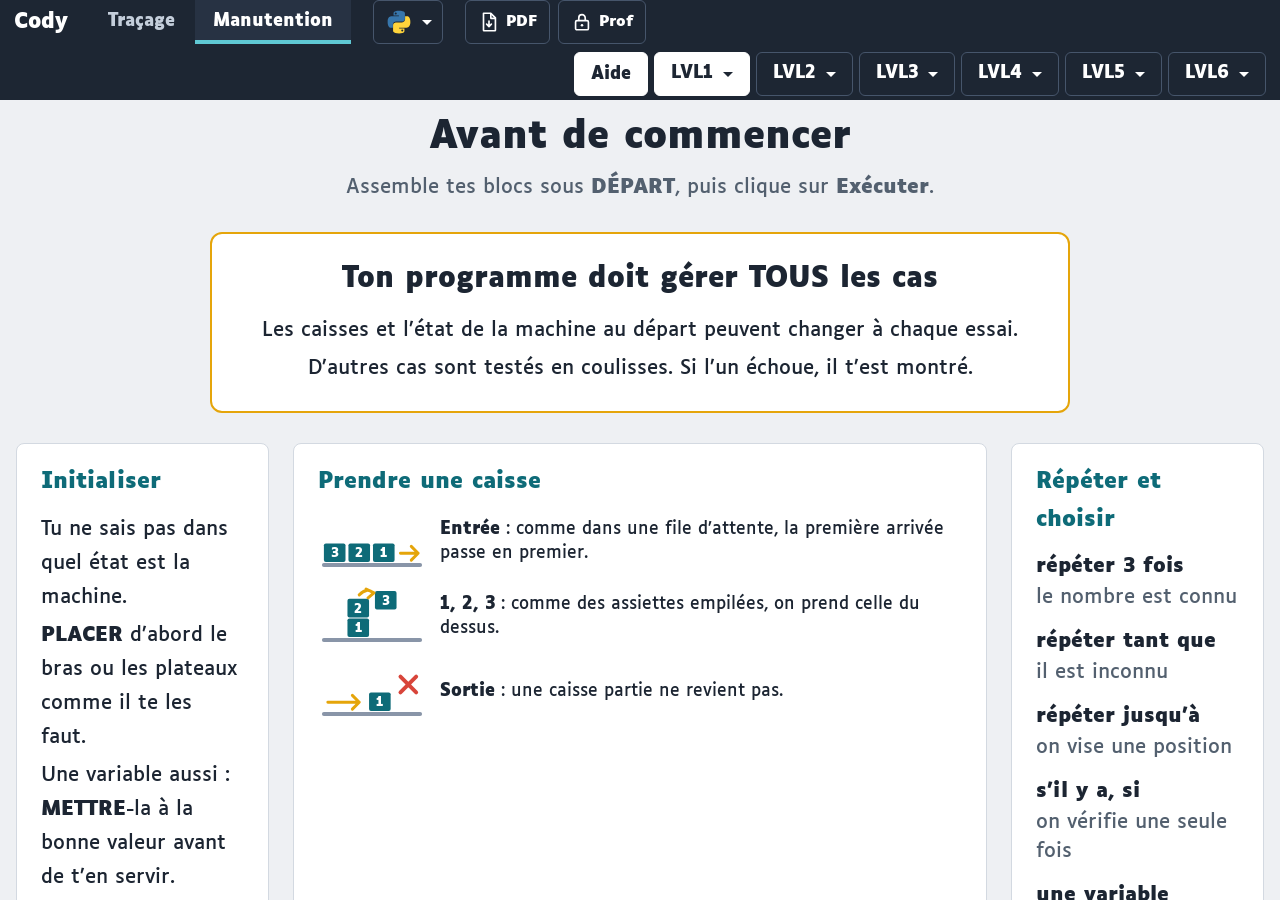
==== commit a88f65ed: "Manutention : groupe « Variables » (niveaux 28 à 34) Sept niveaux sur le bras sur rail avec une ou d" ====
--- a/manutention.html
+++ b/manutention.html
@@ -44,6 +44,7 @@
         <h3>Initialiser</h3>
         <p>Tu ne sais pas dans quel état est la machine.</p>
         <p><strong>PLACER</strong> d'abord le bras ou les plateaux comme il te les faut.</p>
+        <p>Une variable aussi : <strong>METTRE</strong>-la à la bonne valeur avant de t'en servir.</p>
       </section>
       <section class="carte">
         <h3>Prendre une caisse</h3>
@@ -60,6 +61,7 @@
           <dt>répéter tant que</dt><dd>il est inconnu</dd>
           <dt>répéter jusqu'à</dt><dd>on vise une position</dd>
           <dt>s'il y a, si</dt><dd>on vérifie une seule fois</dd>
+          <dt>une variable</dt><dd>un nombre retenu : mettre, ajouter, retirer, tester</dd>
         </dl>
       </section>
     </div>
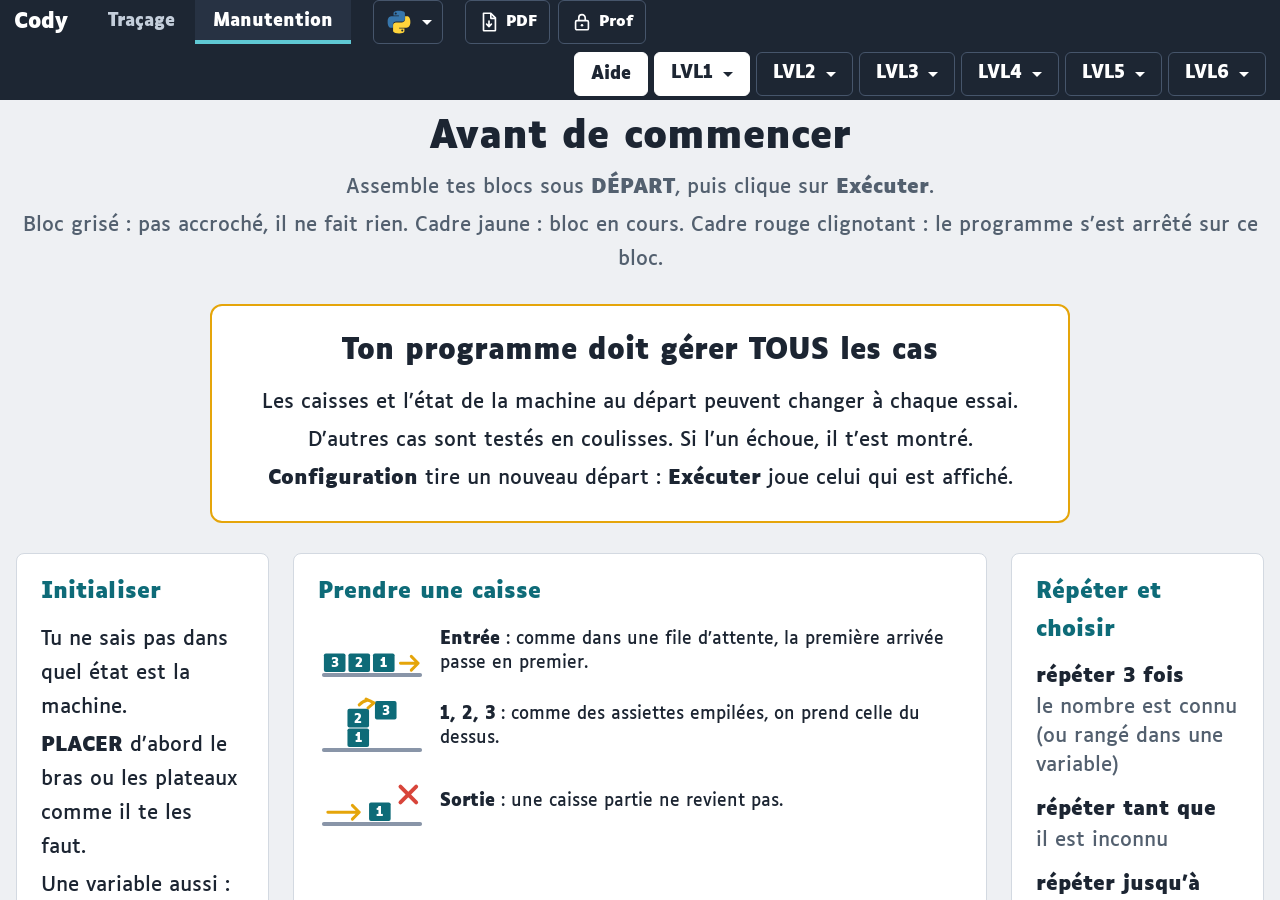
==== commit 3a7397fc: "Noms de variables mis en valeur dans les consignes ; aide, README et CLAUDE.md à jour - Consignes et" ====
--- a/manutention.html
+++ b/manutention.html
@@ -32,11 +32,13 @@
   <div class="intro-page">
     <h2 id="intro-titre">Avant de commencer</h2>
     <p class="intro-chapeau">Assemble tes blocs sous <strong>DÉPART</strong>, puis clique sur <strong>Exécuter</strong>.</p>
+    <p class="intro-chapeau">Bloc grisé : pas accroché, il ne fait rien. Cadre jaune : bloc en cours. Cadre rouge clignotant : le programme s'est arrêté sur ce bloc.</p>
 
     <section class="intro-regle">
       <h3>Ton programme doit gérer TOUS les cas</h3>
       <p>Les caisses et l'état de la machine au départ peuvent changer à chaque essai.</p>
       <p>D'autres cas sont testés en coulisses. Si l'un échoue, il t'est montré.</p>
+      <p><strong>Configuration</strong> tire un nouveau départ : <strong>Exécuter</strong> joue celui qui est affiché.</p>
     </section>
 
     <div class="intro-cartes">
@@ -57,11 +59,11 @@
       <section class="carte">
         <h3>Répéter et choisir</h3>
         <dl>
-          <dt>répéter 3 fois</dt><dd>le nombre est connu</dd>
+          <dt>répéter 3 fois</dt><dd>le nombre est connu (ou rangé dans une variable)</dd>
           <dt>répéter tant que</dt><dd>il est inconnu</dd>
           <dt>répéter jusqu'à</dt><dd>on vise une position</dd>
           <dt>s'il y a, si</dt><dd>on vérifie une seule fois</dd>
-          <dt>une variable</dt><dd>un nombre retenu : mettre, ajouter, retirer, tester</dd>
+          <dt>une variable</dt><dd>un nombre retenu : mettre, ajouter, retirer, comparer (à un nombre ou à une variable)</dd>
         </dl>
       </section>
     </div>
--- a/tortue.css
+++ b/tortue.css
@@ -207,7 +207,12 @@
 .prof-boutons{display:flex;flex-wrap:wrap;gap:10px}
 .prof-etat{margin:10px 0 0;color:var(--doux)}
 .prof-etat:empty{display:none}
-.prof-choix[hidden],.prof-acces[hidden]{display:none}
+.prof-choix[hidden],.prof-acces[hidden],.prof-apercu[hidden]{display:none}
+.prof-planches{max-height:66vh;overflow:auto;margin-top:12px;display:grid;gap:18px}
+.prof-planches figure{margin:0;border:1px solid var(--trait);border-radius:8px;padding:10px 14px;background:#fff;color:#1c2532}
+.prof-planches h3{margin:0 0 2px;font-size:17px}
+.prof-planches figcaption{margin-bottom:8px;color:#4a5568;font-size:14px}
+.prof-planches img{display:block;max-width:100%;height:auto}
 .prof-fermer{margin-top:16px}
 .menu-python .menu-liste{position:absolute;left:0;right:auto;width:min(46rem,92vw);padding:8px;display:block}
 .python-in{position:relative}
@@ -240,6 +245,7 @@
 .intro h3{margin:0 0 10px;font-size:22px;color:var(--accent)}
 .intro p{margin:4px 0}
 .intro .intro-chapeau{margin-top:10px;color:var(--doux)}
+.intro .intro-chapeau+.intro-chapeau{margin-top:2px}
 .intro-regle{margin:28px auto 0;max-width:860px;padding:22px 30px;border-radius:12px;border:2px solid #e5a50a;background:var(--carte)}
 .intro .intro-regle h3{color:var(--ink);font-size:28px}
 .intro-cartes{display:grid;grid-template-columns:minmax(0,1fr) minmax(0,2.75fr) minmax(0,1fr);gap:24px;margin-top:30px;text-align:left}
@@ -280,10 +286,17 @@
 .blocklyText,.blocklyFlyoutLabelText{font-family:Luciole,system-ui,sans-serif!important}
 .blocklyMainBackground{stroke:none}
 .cody-sinon{fill:#701c42;stroke:rgba(255,255,255,.85);stroke-width:1.6px}
-.blocklyHighlighted>.cody-sinon{stroke:#ffd23f;stroke-width:4.5px}
 .blocklyDisabled>.cody-sinon,.blocklyDisabledPattern>.cody-sinon{display:none}
 /* Contour clair autour de chaque bloc : les imbrications se voient, même entre blocs de même couleur */
 .blocklyDraggable:not(.blocklyDisabled)>.blocklyPath{stroke:rgba(255,255,255,.85);stroke-width:1.6px}
 .blocklyFlyout .blocklyDraggable>.blocklyPath{stroke:rgba(255,255,255,.55)}
-/* Bloc en cours ou fautif : cadre jaune épais, texte toujours lisible (le voile par défaut l'effaçait) */
-.blocklyHighlighted>.blocklyPath{filter:none!important;stroke:#ffd23f!important;stroke-width:4.5px!important}
+/* Bloc en cours : cadre jaune épais et halo (demande de l'enseignant : le cadre seul se voyait mal) */
+.blocklyHighlighted>.blocklyPath{filter:drop-shadow(0 0 5px #ffd23f) drop-shadow(0 0 2px #ffd23f)!important;stroke:#ffd23f!important;stroke-width:6px!important}
+.blocklyHighlighted>.cody-sinon{stroke-width:6px}
+/* Bloc où le programme s'est arrêté : cadre rouge clignotant */
+.bloc-fautif>.blocklyPath,.bloc-fautif>.cody-sinon{stroke:#ff2d20!important;stroke-width:6px!important;
+  filter:drop-shadow(0 0 6px #ff2d20)!important;animation:fautif 1s ease-in-out infinite}
+@keyframes fautif{50%{stroke:#ffd0cc;filter:none}}
+@media (prefers-reduced-motion:reduce){.bloc-fautif>.blocklyPath,.bloc-fautif>.cody-sinon{animation:none}}
+/* Nom de variable dans une consigne ou un indice : italique, même bleu que les blocs « variable » */
+var.nom-var{font-style:italic;font-weight:700;color:light-dark(#2457a6,#8fb4ff)}
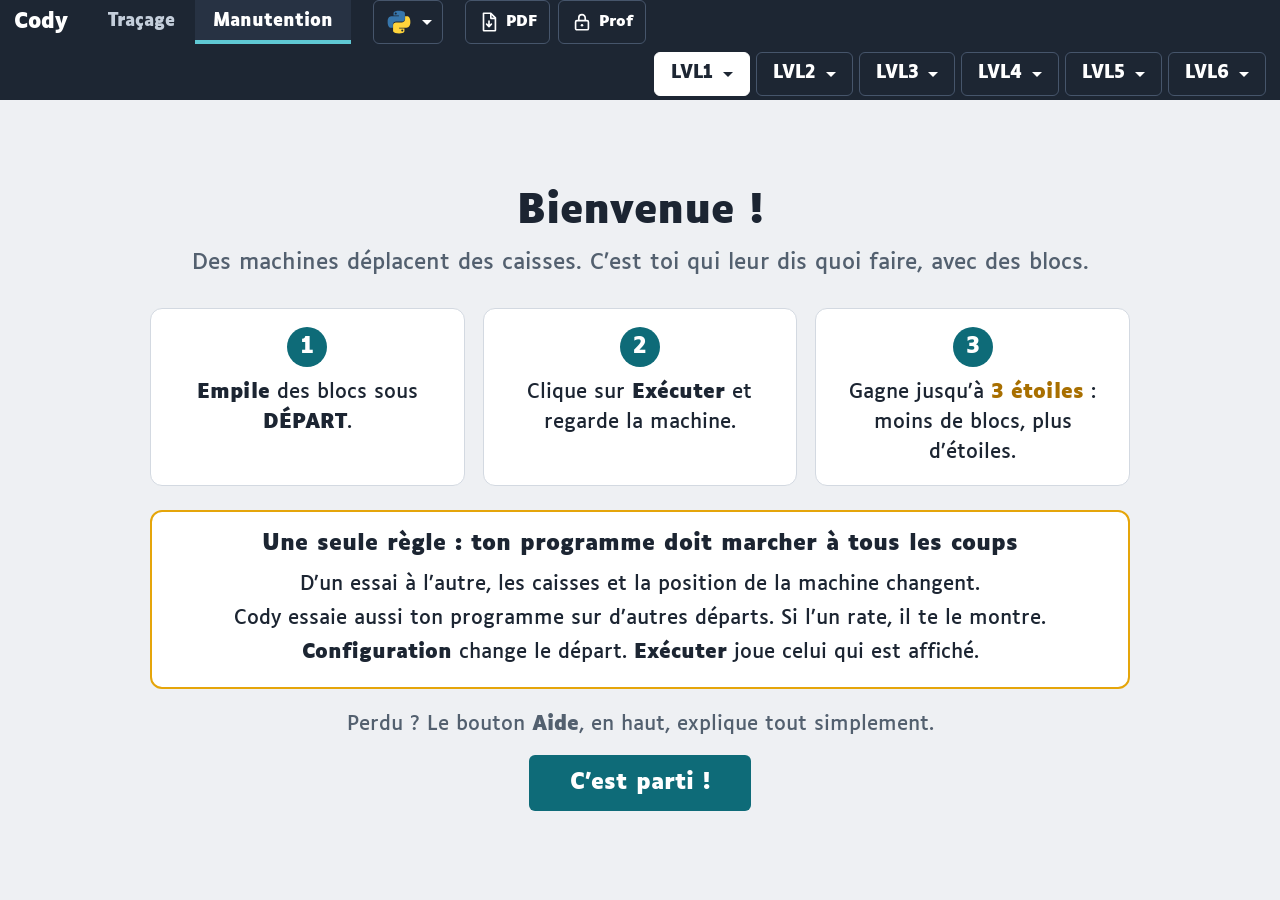
==== commit b777f97c: "Manutention : accueil simplifié et aide pour débutants (un sujet à la fois) L'ancienne page d'aide s" ====
--- a/manutention.html
+++ b/manutention.html
@@ -27,51 +27,138 @@
   <nav class="niveaux" id="niveaux" aria-label="Niveaux"></nav>
 </header>
 
-<!-- Page d'explications, avant le niveau 1 : du texte seulement, court et aéré -->
+<!-- Page d'accueil, à la première visite : très courte. Les explications sont dans l'aide (#aide) -->
 <article class="intro" id="intro" aria-labelledby="intro-titre" hidden>
   <div class="intro-page">
-    <h2 id="intro-titre">Avant de commencer</h2>
-    <p class="intro-chapeau">Assemble tes blocs sous <strong>DÉPART</strong>, puis clique sur <strong>Exécuter</strong>.</p>
-    <p class="intro-chapeau">Bloc grisé : pas accroché, il ne fait rien. Cadre jaune : bloc en cours. Cadre rouge clignotant : le programme s'est arrêté sur ce bloc.</p>
+    <h2 id="intro-titre">Bienvenue !</h2>
+    <p class="intro-chapeau">Des machines déplacent des caisses. C'est toi qui leur dis quoi faire, avec des blocs.</p>
+
+    <ol class="intro-etapes">
+      <li><span class="intro-num" aria-hidden="true">1</span><span><strong>Empile</strong> des blocs sous <strong>DÉPART</strong>.</span></li>
+      <li><span class="intro-num" aria-hidden="true">2</span><span>Clique sur <strong>Exécuter</strong> et regarde la machine.</span></li>
+      <li><span class="intro-num" aria-hidden="true">3</span><span>Gagne jusqu'à <span class="intro-or">3 étoiles</span> : moins de blocs, plus d'étoiles.</span></li>
+    </ol>
 
     <section class="intro-regle">
-      <h3>Ton programme doit gérer TOUS les cas</h3>
-      <p>Les caisses et l'état de la machine au départ peuvent changer à chaque essai.</p>
-      <p>D'autres cas sont testés en coulisses. Si l'un échoue, il t'est montré.</p>
-      <p><strong>Configuration</strong> tire un nouveau départ : <strong>Exécuter</strong> joue celui qui est affiché.</p>
+      <h3>Une seule règle : ton programme doit marcher à tous les coups</h3>
+      <p>D'un essai à l'autre, les caisses et la position de la machine changent.</p>
+      <p>Cody essaie aussi ton programme sur d'autres départs. Si l'un rate, il te le montre.</p>
+      <p><strong>Configuration</strong> change le départ. <strong>Exécuter</strong> joue celui qui est affiché.</p>
     </section>
 
-    <div class="intro-cartes">
-      <section class="carte">
-        <h3>Initialiser</h3>
-        <p>Tu ne sais pas dans quel état est la machine.</p>
-        <p><strong>PLACER</strong> d'abord le bras ou les plateaux comme il te les faut.</p>
-        <p>Une variable aussi : <strong>METTRE</strong>-la à la bonne valeur avant de t'en servir.</p>
-      </section>
-      <section class="carte">
-        <h3>Prendre une caisse</h3>
-        <ul class="intro-postes">
-          <li><svg viewBox="0 0 110 62" aria-hidden="true"><rect x="4" y="52" width="102" height="4" rx="2" fill="#8995a8"/><rect x="6" y="32" width="22" height="19" rx="2" fill="#0e6b78"/><text x="17" y="46" text-anchor="middle" font-size="13" font-weight="700" fill="#fff">3</text><rect x="31" y="32" width="22" height="19" rx="2" fill="#0e6b78"/><text x="42" y="46" text-anchor="middle" font-size="13" font-weight="700" fill="#fff">2</text><rect x="56" y="32" width="22" height="19" rx="2" fill="#0e6b78"/><text x="67" y="46" text-anchor="middle" font-size="13" font-weight="700" fill="#fff">1</text><path d="M84 42 H102 M95 35 L102 42 L95 49" fill="none" stroke="#e5a50a" stroke-width="3" stroke-linecap="round" stroke-linejoin="round"/></svg><span><strong>Entrée</strong> : comme dans une file d'attente, la première arrivée passe en premier.</span></li>
-          <li><svg viewBox="0 0 110 62" aria-hidden="true"><rect x="4" y="52" width="102" height="4" rx="2" fill="#8995a8"/><rect x="30" y="32" width="22" height="19" rx="2" fill="#0e6b78"/><text x="41" y="46" text-anchor="middle" font-size="13" font-weight="700" fill="#fff">1</text><rect x="30" y="12" width="22" height="19" rx="2" fill="#0e6b78"/><text x="41" y="26" text-anchor="middle" font-size="13" font-weight="700" fill="#fff">2</text><rect x="58" y="4" width="22" height="19" rx="2" fill="#0e6b78"/><text x="69" y="18" text-anchor="middle" font-size="13" font-weight="700" fill="#fff">3</text><path d="M42 8 Q50 0 56 6 M49 2 L57 6 L51 11" fill="none" stroke="#e5a50a" stroke-width="3" stroke-linecap="round" stroke-linejoin="round"/></svg><span><strong>1, 2, 3</strong> : comme des assiettes empilées, on prend celle du dessus.</span></li>
-          <li><svg viewBox="0 0 110 62" aria-hidden="true"><rect x="4" y="52" width="102" height="4" rx="2" fill="#8995a8"/><rect x="52" y="32" width="22" height="19" rx="2" fill="#0e6b78"/><text x="63" y="46" text-anchor="middle" font-size="13" font-weight="700" fill="#fff">1</text><path d="M10 42 H42 M35 35 L42 42 L35 49" fill="none" stroke="#e5a50a" stroke-width="3" stroke-linecap="round" stroke-linejoin="round"/><path d="M84 16 L100 32 M100 16 L84 32" stroke="#d8453a" stroke-width="4" stroke-linecap="round"/></svg><span><strong>Sortie</strong> : une caisse partie ne revient pas.</span></li>
-        </ul>
-      </section>
-      <section class="carte">
-        <h3>Répéter et choisir</h3>
-        <dl>
-          <dt>répéter 3 fois</dt><dd>le nombre est connu (ou rangé dans une variable)</dd>
-          <dt>répéter tant que</dt><dd>il est inconnu</dd>
-          <dt>répéter jusqu'à</dt><dd>on vise une position</dd>
-          <dt>s'il y a, si</dt><dd>on vérifie une seule fois</dd>
-          <dt>une variable</dt><dd>un nombre retenu : mettre, ajouter, retirer, comparer (à un nombre ou à une variable)</dd>
-        </dl>
-      </section>
-    </div>
-
-    <p class="intro-etoiles"><span aria-hidden="true">★★★</span> Moins tu utilises de blocs, plus tu gagnes d'étoiles.</p>
-    <button class="btn btn-go" id="commencer" type="button">Commencer le niveau 1</button>
+    <p class="intro-aide">Perdu ? Le bouton <strong>Aide</strong>, en haut, explique tout simplement.</p>
+    <button class="btn btn-go" id="commencer" type="button">C'est parti !</button>
   </div>
 </article>
+
+<!-- Aide, pendant les niveaux : un sujet à la fois, pour débutants. Seuls les sujets utiles au niveau
+     ouvert sont proposés (data-blocs : un de ces blocs dans la boîte ; data-variables : niveau à variables) -->
+<dialog class="aide" id="aide" aria-labelledby="aide-titre">
+  <div class="aide-carte">
+    <div class="aide-tete">
+      <h2 id="aide-titre">Aide</h2>
+      <button class="aide-fermer" id="aide-fermer" type="button" aria-label="Fermer l'aide" title="Fermer (Échap)">×</button>
+    </div>
+    <div class="aide-corps">
+      <div class="aide-onglets" role="tablist" aria-orientation="vertical" aria-label="Sujets">
+        <button type="button" role="tab" id="t-bases" aria-controls="p-bases" data-sujet="bases">Les blocs</button>
+        <button type="button" role="tab" id="t-caisses" aria-controls="p-caisses" data-sujet="caisses">Les caisses</button>
+        <button type="button" role="tab" id="t-preparer" aria-controls="p-preparer" data-sujet="preparer">Préparer la machine</button>
+        <button type="button" role="tab" id="t-repeter" aria-controls="p-repeter" data-sujet="repeter">Répéter (les boucles)</button>
+        <button type="button" role="tab" id="t-choisir" aria-controls="p-choisir" data-sujet="choisir">Choisir (si… sinon)</button>
+        <button type="button" role="tab" id="t-variables" aria-controls="p-variables" data-sujet="variables">Les variables</button>
+      </div>
+
+      <section class="aide-page" role="tabpanel" id="p-bases" aria-labelledby="t-bases">
+        <h3>Un programme, c'est une recette</h3>
+        <p>Une liste d'ordres, lus <strong>un par un, de haut en bas</strong>. La machine fait exactement ce qui est écrit : ni plus, ni moins.</p>
+        <div class="aide-exemple">
+          <div class="mini-blocs" aria-label="Exemple de programme">
+            <span class="mb mb-depart">DÉPART</span>
+            <span class="mb mb-mouvement">aller à l'entrée</span>
+            <span class="mb mb-stylo">saisir la caisse</span>
+            <span class="mb mb-mouvement">aller à la sortie</span>
+            <span class="mb mb-stylo">poser la caisse</span>
+          </div>
+          <p>Ici : va chercher une caisse à l'entrée, porte-la à la sortie.</p>
+        </div>
+        <ul class="aide-liste">
+          <li><strong>Glisse</strong> les blocs de la boîte vers ton programme et <strong>accroche-les sous DÉPART</strong>.</li>
+          <li>Un bloc <strong>grisé</strong> n'est pas accroché : il ne fait rien.</li>
+          <li>Pendant l'exécution, le bloc en cours a un <strong>cadre jaune</strong>. Si ça bloque, le bloc fautif <strong>clignote en rouge</strong>.</li>
+        </ul>
+      </section>
+
+      <section class="aide-page" role="tabpanel" id="p-caisses" aria-labelledby="t-caisses" hidden>
+        <h3>Où prendre une caisse ?</h3>
+        <ul class="intro-postes">
+          <li><svg viewBox="0 0 110 62" aria-hidden="true"><rect x="4" y="52" width="102" height="4" rx="2" fill="#8995a8"/><rect x="6" y="32" width="22" height="19" rx="2" fill="#0e6b78"/><text x="17" y="46" text-anchor="middle" font-size="13" font-weight="700" fill="#fff">3</text><rect x="31" y="32" width="22" height="19" rx="2" fill="#0e6b78"/><text x="42" y="46" text-anchor="middle" font-size="13" font-weight="700" fill="#fff">2</text><rect x="56" y="32" width="22" height="19" rx="2" fill="#0e6b78"/><text x="67" y="46" text-anchor="middle" font-size="13" font-weight="700" fill="#fff">1</text><path d="M84 42 H102 M95 35 L102 42 L95 49" fill="none" stroke="#e5a50a" stroke-width="3" stroke-linecap="round" stroke-linejoin="round"/></svg><span><strong>L'entrée</strong> : comme la file à la boulangerie, la première arrivée passe en premier.</span></li>
+          <li><svg viewBox="0 0 110 62" aria-hidden="true"><rect x="4" y="52" width="102" height="4" rx="2" fill="#8995a8"/><rect x="30" y="32" width="22" height="19" rx="2" fill="#0e6b78"/><text x="41" y="46" text-anchor="middle" font-size="13" font-weight="700" fill="#fff">1</text><rect x="30" y="12" width="22" height="19" rx="2" fill="#0e6b78"/><text x="41" y="26" text-anchor="middle" font-size="13" font-weight="700" fill="#fff">2</text><rect x="58" y="4" width="22" height="19" rx="2" fill="#0e6b78"/><text x="69" y="18" text-anchor="middle" font-size="13" font-weight="700" fill="#fff">3</text><path d="M42 8 Q50 0 56 6 M49 2 L57 6 L51 11" fill="none" stroke="#e5a50a" stroke-width="3" stroke-linecap="round" stroke-linejoin="round"/></svg><span><strong>Une pile</strong> : comme des assiettes empilées, on prend celle du dessus.</span></li>
+          <li><svg viewBox="0 0 110 62" aria-hidden="true"><rect x="4" y="52" width="102" height="4" rx="2" fill="#8995a8"/><rect x="52" y="32" width="22" height="19" rx="2" fill="#0e6b78"/><text x="63" y="46" text-anchor="middle" font-size="13" font-weight="700" fill="#fff">1</text><path d="M10 42 H42 M35 35 L42 42 L35 49" fill="none" stroke="#e5a50a" stroke-width="3" stroke-linecap="round" stroke-linejoin="round"/><path d="M84 16 L100 32 M100 16 L84 32" stroke="#d8453a" stroke-width="4" stroke-linecap="round"/></svg><span><strong>La sortie</strong> : une caisse partie ne revient pas.</span></li>
+        </ul>
+        <p class="aide-astuce">La pince ne tient <strong>qu'une caisse à la fois</strong>, et doit être vide à la fin.</p>
+      </section>
+
+      <section class="aide-page" role="tabpanel" id="p-preparer" aria-labelledby="t-preparer" hidden>
+        <h3>Avant tout : mettre la machine en place</h3>
+        <p>Quand ton programme démarre, tu <strong>ne sais pas</strong> où est le bras, ni comment sont tournés les plateaux : quelqu'un a pu les bouger.</p>
+        <p>C'est comme monter dans une voiture : avant de partir, on règle le siège et les rétroviseurs, sans savoir comment le conducteur d'avant les avait laissés.</p>
+        <p class="aide-astuce">Commence donc par des blocs qui <strong>placent</strong> la machine là où tu en as besoin.</p>
+      </section>
+
+      <section class="aide-page" role="tabpanel" id="p-repeter" aria-labelledby="t-repeter" data-blocs="repeter tantque jusqua jusquarail repetervar tantquevar tantquevar2" hidden>
+        <h3>Répéter : ne pas écrire dix fois la même chose</h3>
+        <p>Une <strong>boucle</strong> refait les blocs rangés <strong>dans</strong> sa mâchoire. Comme une chanson : « refrain, 3 fois ».</p>
+        <div class="aide-exemple">
+          <div class="mini-blocs" aria-label="Exemple de boucle">
+            <span class="mb mb-boucle">répéter 3 fois</span>
+            <span class="mb-dans mb-dans-boucle"><span class="mb mb-mouvement">aller à l'entrée</span><span class="mb mb-stylo">saisir la caisse</span><span class="mb mb-mouvement">aller à la sortie</span><span class="mb mb-stylo">poser la caisse</span></span>
+            <span class="mb mb-boucle mb-fond"></span>
+          </div>
+          <p>4 blocs dedans, joués 3 fois : 3 caisses portées, avec seulement 5 blocs.</p>
+        </div>
+        <dl class="aide-def">
+          <dt><span class="mb mb-boucle">répéter 3 fois</span></dt><dd>Tu sais <strong>combien</strong> de fois.</dd>
+          <dt><span class="mb mb-tantque">répéter tant que…</span></dt><dd>Tu ne sais pas combien : on continue <strong>tant que</strong> c'est vrai. Comme « tant qu'il reste de la vaisselle, je lave ».</dd>
+          <dt><span class="mb mb-tantque">répéter jusqu'à…</span></dt><dd>On continue <strong>jusqu'à</strong> arriver quelque part.</dd>
+        </dl>
+      </section>
+
+      <section class="aide-page" role="tabpanel" id="p-choisir" aria-labelledby="t-choisir" data-blocs="si sicaisse sivar sivar2" hidden>
+        <h3>Choisir : faire une chose OU une autre</h3>
+        <p>Un bloc <strong>si</strong> pose une question. Si la réponse est oui, il fait ce qui est dans la partie du haut ; sinon, ce qui est dans la partie <strong>sinon</strong>.</p>
+        <p>Comme « s'il pleut, je prends un parapluie ; sinon, mes lunettes de soleil ».</p>
+        <div class="aide-exemple">
+          <div class="mini-blocs" aria-label="Exemple de choix">
+            <span class="mb mb-condition">si la caisse tenue est rouge</span>
+            <span class="mb-dans mb-dans-condition"><span class="mb mb-mouvement">aller à l'emplacement 1</span></span>
+            <span class="mb mb-condition mb-sinon">sinon</span>
+            <span class="mb-dans mb-dans-sinon"><span class="mb mb-mouvement">aller à l'emplacement 2</span></span>
+            <span class="mb mb-sinon mb-fond"></span>
+          </div>
+          <p>Rouge : emplacement 1. Toute autre couleur : emplacement 2.</p>
+        </div>
+        <p class="aide-astuce">Différence avec une boucle : <strong>si</strong> regarde <strong>une seule fois</strong> ; <strong>tant que</strong> recommence.</p>
+      </section>
+
+      <section class="aide-page" role="tabpanel" id="p-variables" aria-labelledby="t-variables" data-variables hidden>
+        <h3>Une variable : une boîte qui retient un nombre</h3>
+        <p>Imagine une boîte avec une étiquette, par exemple <var class="nom-var">compteur</var>. Dedans, un nombre. Le programme peut le changer et le relire.</p>
+        <dl class="aide-def">
+          <dt><span class="mb mb-variable">mettre compteur à 0</span></dt><dd>On vide la boîte et on y met 0. <strong>À faire au début</strong> : au départ, il y a n'importe quoi dedans.</dd>
+          <dt><span class="mb mb-variable">ajouter 1 à compteur</span></dt><dd>+1, comme quand on compte sur ses doigts.</dd>
+          <dt><span class="mb mb-variable">retirer 1 à compteur</span></dt><dd>−1, comme un compte à rebours.</dd>
+          <dt><span class="mb mb-tantque">répéter tant que compteur &gt; 0</span></dt><dd>On <strong>compare</strong> le nombre de la boîte (à un nombre ou à une autre boîte) pour décider.</dd>
+        </dl>
+        <p class="aide-astuce">Pendant l'exécution, la valeur de chaque variable s'affiche sur la scène.</p>
+      </section>
+    </div>
+    <div class="aide-pied">
+      <button class="btn btn-sec" id="revoir-accueil" type="button">Revoir l'accueil</button>
+      <button class="btn btn-go" id="aide-ok" type="button">J'ai compris</button>
+    </div>
+  </div>
+</dialog>
 
 <main class="jeu jeu-scene">
   <section class="carte" aria-labelledby="titre-prog">
--- a/tortue.css
+++ b/tortue.css
@@ -35,6 +35,7 @@
 .niv[aria-current=true]{background:#fff;color:var(--barre);border-color:#fff}
 /* Menus de niveaux (manutention) */
 .niv.niv-intro{width:auto;padding:0 16px}
+.niv[hidden]{display:none}
 .barre{position:relative;z-index:30}
 .menu{position:relative}
 .menu summary{list-style:none;display:flex;align-items:center;gap:10px;min-height:2.75rem;padding:0 16px;border:1px solid #46556b;border-radius:6px;color:#fff;font-weight:700;cursor:pointer}
@@ -237,31 +238,70 @@
   .carte-travail>.plateau{flex:none;height:70vw}
 }
 
-/* Page d'explications (niveau 0) */
+/* Page d'accueil (première visite) : courte, rien qui fasse peur */
 .jeu[hidden],.intro[hidden]{display:none}
 .intro{flex:1;min-height:0;overflow-y:auto;display:flex;padding:16px}
-.intro-page{width:100%;max-width:1660px;margin:auto;text-align:center;font-size:20px;line-height:1.7}
-.intro h2{font-size:38px}
-.intro h3{margin:0 0 10px;font-size:22px;color:var(--accent)}
+.intro-page{width:100%;max-width:980px;margin:auto;text-align:center;font-size:20px;line-height:1.5}
+.intro h2{font-size:40px}
+.intro h3{margin:0 0 8px;font-size:22px}
 .intro p{margin:4px 0}
-.intro .intro-chapeau{margin-top:10px;color:var(--doux)}
-.intro .intro-chapeau+.intro-chapeau{margin-top:2px}
-.intro-regle{margin:28px auto 0;max-width:860px;padding:22px 30px;border-radius:12px;border:2px solid #e5a50a;background:var(--carte)}
-.intro .intro-regle h3{color:var(--ink);font-size:28px}
-.intro-cartes{display:grid;grid-template-columns:minmax(0,1fr) minmax(0,2.75fr) minmax(0,1fr);gap:24px;margin-top:30px;text-align:left}
-.intro-cartes .carte{padding:20px 24px;display:block}
-.intro-cartes dl{margin:0}
-.intro-cartes dt{font-weight:700}
-.intro-cartes dd{margin:0 0 12px;color:var(--doux);line-height:1.45}
-.intro-cartes dd:last-child{margin-bottom:0}
-.intro-postes{list-style:none;margin:0;padding:0}
-.intro-postes li{display:flex;align-items:center;gap:14px;margin-bottom:14px;font-size:17px;line-height:1.4}
-.intro-postes li:last-child{margin-bottom:0}
-.intro-postes svg{flex:0 0 108px;width:108px}
-.intro .intro-etoiles{margin-top:30px}
-.intro-etoiles span{color:#e5a50a;margin-right:8px}
-.intro .btn-go{margin:24px auto 0;display:flex;font-size:20px;min-height:3.25rem;padding:0 34px}
-@media (max-width:1000px){.intro-cartes{grid-template-columns:minmax(0,1fr)}}
+.intro .intro-chapeau{margin-top:12px;color:var(--doux);font-size:22px}
+.intro-etapes{list-style:none;margin:28px 0 0;padding:0;display:grid;grid-template-columns:repeat(3,minmax(0,1fr));gap:18px}
+.intro-etapes li{display:flex;flex-direction:column;align-items:center;gap:10px;padding:18px 16px;border-radius:12px;
+  background:var(--carte);border:1px solid var(--trait)}
+.intro-num{display:grid;place-items:center;width:2.5rem;height:2.5rem;border-radius:50%;background:var(--accent-plein);
+  color:#fff;font-weight:700;font-size:22px}
+.intro-or{color:light-dark(#a86f00,#f2b633);font-weight:700}
+.intro-regle{margin:24px auto 0;padding:16px 26px;border-radius:12px;border:2px solid #e5a50a;background:var(--carte)}
+.intro .intro-aide{margin-top:20px;color:var(--doux)}
+.intro .btn-go{margin:16px auto 0;display:flex;font-size:22px;min-height:3.5rem;padding:0 40px}
+@media (max-width:800px){.intro-etapes{grid-template-columns:minmax(0,1fr)}}
+
+/* Aide (pendant les niveaux) : fenêtre, sujets à gauche, un seul affiché */
+.aide{border:0;padding:0;background:transparent;color:var(--ink);width:min(64rem,94vw);max-height:92vh}
+.aide::backdrop{background:rgba(8,12,18,.6)}
+.aide-carte{background:var(--carte);border:1px solid var(--trait);border-top:6px solid var(--accent-plein);border-radius:12px;
+  display:flex;flex-direction:column;max-height:92vh;font-size:18px;line-height:1.5}
+.aide-tete{display:flex;align-items:center;justify-content:space-between;padding:14px 18px 10px 26px}
+.aide-tete h2{font-size:26px}
+.aide-fermer{width:2.75rem;height:2.75rem;border:0;border-radius:6px;background:transparent;color:var(--doux);font-size:30px;
+  line-height:1;cursor:pointer}
+.aide-fermer:hover{background:var(--fond2);color:var(--ink)}
+.aide-corps{display:grid;grid-template-columns:15rem minmax(0,1fr);gap:24px;padding:0 26px;min-height:0;overflow:hidden;flex:1}
+.aide-onglets{display:flex;flex-direction:column;gap:4px}
+.aide-onglets button{text-align:left;min-height:2.75rem;padding:6px 14px;border:0;border-left:4px solid transparent;
+  border-radius:0 6px 6px 0;background:transparent;color:var(--doux);font-weight:700;cursor:pointer}
+.aide-onglets button:hover{background:var(--fond2);color:var(--ink)}
+.aide-onglets button[aria-selected=true]{background:var(--fond2);color:var(--ink);border-left-color:var(--accent)}
+.aide-onglets button[hidden]{display:none}
+.aide-page{overflow-y:auto;min-height:29rem;padding-bottom:8px}
+.aide-page[hidden]{display:none}
+.aide-page h3{margin:0 0 10px;font-size:22px;color:var(--accent)}
+.aide-page p{margin:0 0 10px}
+.aide-liste{margin:12px 0 0;padding-left:1.2em}
+.aide-liste li{margin-bottom:6px}
+.aide-astuce{padding:10px 16px;border-radius:8px;background:var(--fond2);border-left:4px solid #e5a50a}
+.aide-exemple{display:flex;align-items:center;gap:24px;margin:12px 0 14px}
+.aide-exemple>p{color:var(--doux);margin:0}
+.aide-def{display:grid;grid-template-columns:auto minmax(0,1fr);gap:10px 18px;align-items:center;margin:12px 0 14px}
+.aide-def dd{margin:0}
+.aide .intro-postes{list-style:none;margin:0 0 14px;padding:0}
+.aide .intro-postes li{display:flex;align-items:center;gap:16px;margin-bottom:14px}
+.aide .intro-postes svg{flex:0 0 120px;width:120px}
+.aide-pied{display:flex;justify-content:space-between;gap:12px;padding:14px 26px 20px;border-top:1px solid var(--trait);margin-top:8px}
+/* Blocs miniatures (mêmes couleurs que les vrais, atelier.js) */
+.mini-blocs{display:flex;flex-direction:column;align-items:flex-start;flex:none}
+.mb{display:inline-block;padding:5px 12px;border-radius:4px;color:#fff;font-size:15px;font-weight:700;white-space:nowrap;
+  border:1px solid rgba(255,255,255,.35)}
+.mini-blocs>.mb+.mb,.mini-blocs>.mb-dans+.mb{margin-top:-1px}
+.mb-depart{background:#3d4b5f;border-radius:12px 12px 4px 4px;padding-top:8px}
+.mb-mouvement{background:#0e6b78}.mb-stylo{background:#5d4e8c}.mb-boucle{background:#9a5b0b}
+.mb-tantque{background:#3d7128}.mb-condition{background:#a32f63}.mb-sinon{background:#701e43}.mb-variable{background:#2457a6}
+.mb-dans{display:flex;flex-direction:column;align-items:flex-start;padding:2px 0 2px 16px;border-left:14px solid}
+.mb-dans-boucle{border-color:#9a5b0b}.mb-dans-condition{border-color:#a32f63}.mb-dans-sinon{border-color:#701e43}
+.mb-fond{width:5rem;height:14px;padding:0}
+@media (max-width:900px){.aide-corps{grid-template-columns:minmax(0,1fr)}.aide-onglets{flex-direction:row;flex-wrap:wrap}
+  .aide-exemple{flex-direction:column;align-items:flex-start}}
 
 /* Écran de réussite */
 .fete{border:0;padding:0;margin:0;width:100vw;height:100vh;max-width:100vw;max-height:100vh;background:transparent;color:var(--ink);overflow:hidden}
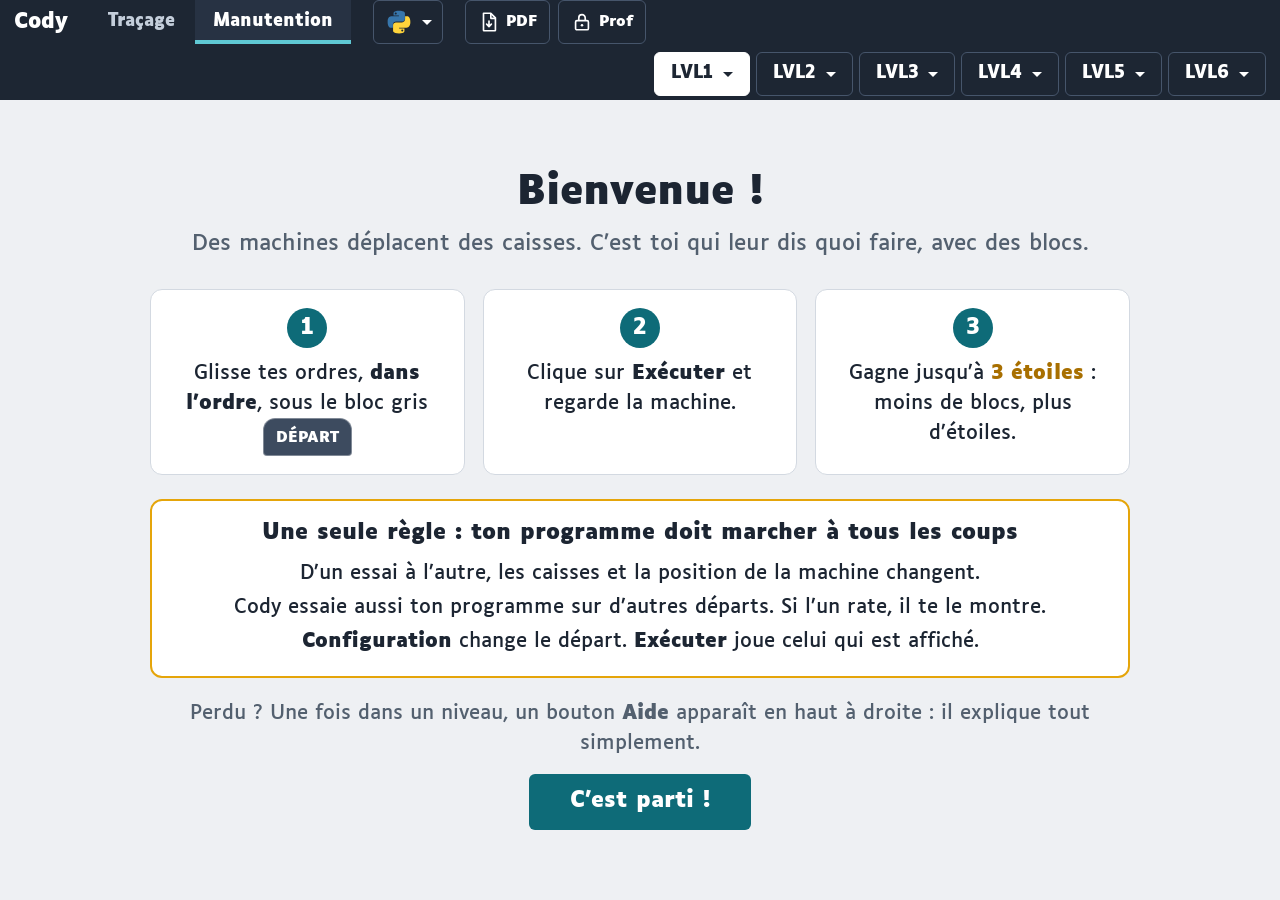
==== commit 13858610: "Traçage : accueil et aide pour débutants, comme à la manutention Logique de l'aide mise en commun (A" ====
--- a/manutention.html
+++ b/manutention.html
@@ -34,7 +34,7 @@
     <p class="intro-chapeau">Des machines déplacent des caisses. C'est toi qui leur dis quoi faire, avec des blocs.</p>
 
     <ol class="intro-etapes">
-      <li><span class="intro-num" aria-hidden="true">1</span><span><strong>Empile</strong> des blocs sous <strong>DÉPART</strong>.</span></li>
+      <li><span class="intro-num" aria-hidden="true">1</span><span>Glisse tes ordres, <strong>dans l'ordre</strong>, sous le bloc gris <span class="mb mb-depart">DÉPART</span></span></li>
       <li><span class="intro-num" aria-hidden="true">2</span><span>Clique sur <strong>Exécuter</strong> et regarde la machine.</span></li>
       <li><span class="intro-num" aria-hidden="true">3</span><span>Gagne jusqu'à <span class="intro-or">3 étoiles</span> : moins de blocs, plus d'étoiles.</span></li>
     </ol>
@@ -46,7 +46,7 @@
       <p><strong>Configuration</strong> change le départ. <strong>Exécuter</strong> joue celui qui est affiché.</p>
     </section>
 
-    <p class="intro-aide">Perdu ? Le bouton <strong>Aide</strong>, en haut, explique tout simplement.</p>
+    <p class="intro-aide">Perdu ? Une fois dans un niveau, un bouton <strong>Aide</strong> apparaît en haut à droite : il explique tout simplement.</p>
     <button class="btn btn-go" id="commencer" type="button">C'est parti !</button>
   </div>
 </article>
@@ -57,7 +57,7 @@
   <div class="aide-carte">
     <div class="aide-tete">
       <h2 id="aide-titre">Aide</h2>
-      <button class="aide-fermer" id="aide-fermer" type="button" aria-label="Fermer l'aide" title="Fermer (Échap)">×</button>
+      <button class="aide-fermer" type="button" data-fermer aria-label="Fermer l'aide" title="Fermer (Échap)">×</button>
     </div>
     <div class="aide-corps">
       <div class="aide-onglets" role="tablist" aria-orientation="vertical" aria-label="Sujets">
@@ -155,7 +155,7 @@
     </div>
     <div class="aide-pied">
       <button class="btn btn-sec" id="revoir-accueil" type="button">Revoir l'accueil</button>
-      <button class="btn btn-go" id="aide-ok" type="button">J'ai compris</button>
+      <button class="btn btn-go" type="button" data-fermer>J'ai compris</button>
     </div>
   </div>
 </dialog>
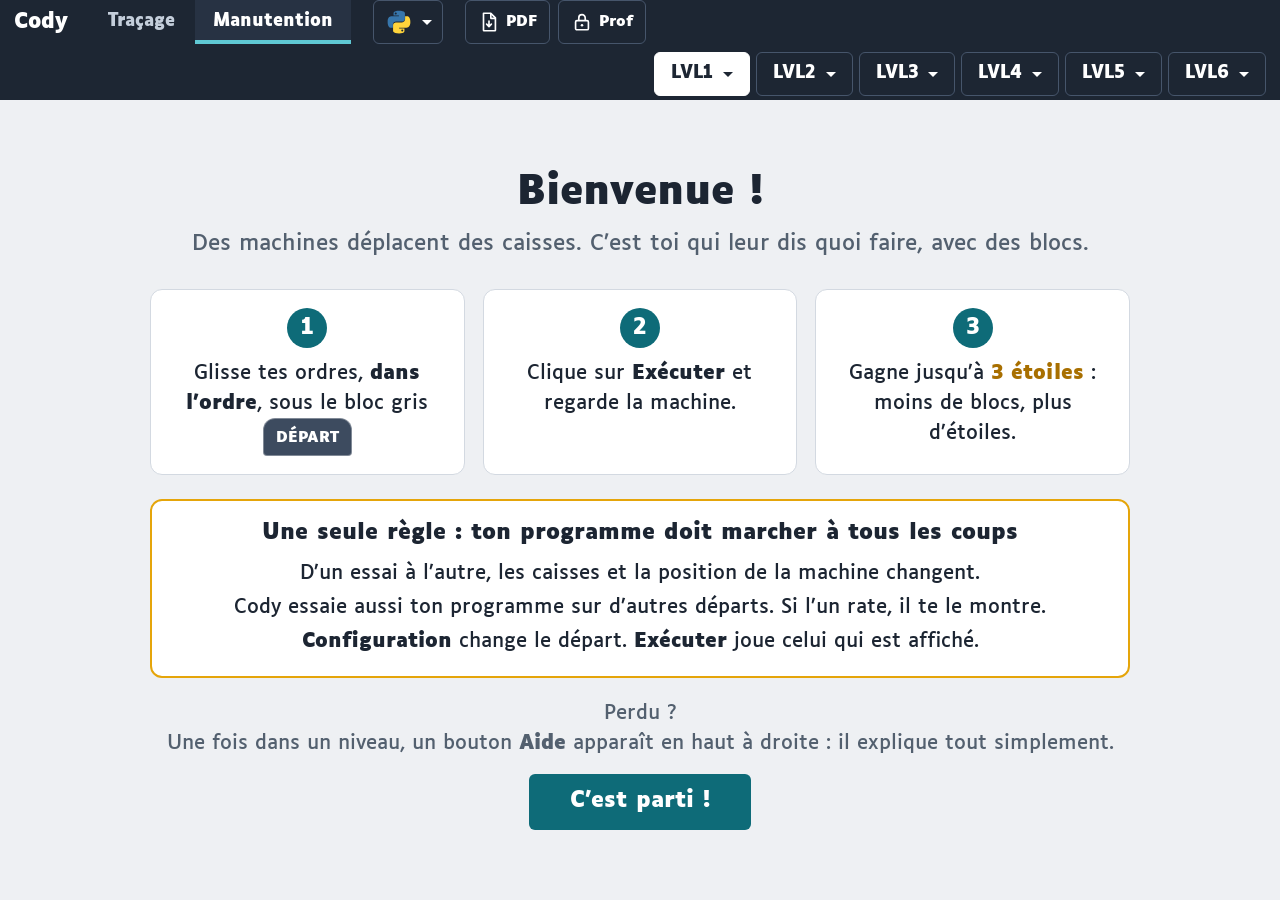
==== commit 15c63360: "Traçage : le crayon remplace la tortue dans l'accueil et l'aide ; « Perdu ? » sur sa ligne Co-Author" ====
--- a/manutention.html
+++ b/manutention.html
@@ -46,7 +46,7 @@
       <p><strong>Configuration</strong> change le départ. <strong>Exécuter</strong> joue celui qui est affiché.</p>
     </section>
 
-    <p class="intro-aide">Perdu ? Une fois dans un niveau, un bouton <strong>Aide</strong> apparaît en haut à droite : il explique tout simplement.</p>
+    <p class="intro-aide">Perdu ?<br>Une fois dans un niveau, un bouton <strong>Aide</strong> apparaît en haut à droite : il explique tout simplement.</p>
     <button class="btn btn-go" id="commencer" type="button">C'est parti !</button>
   </div>
 </article>
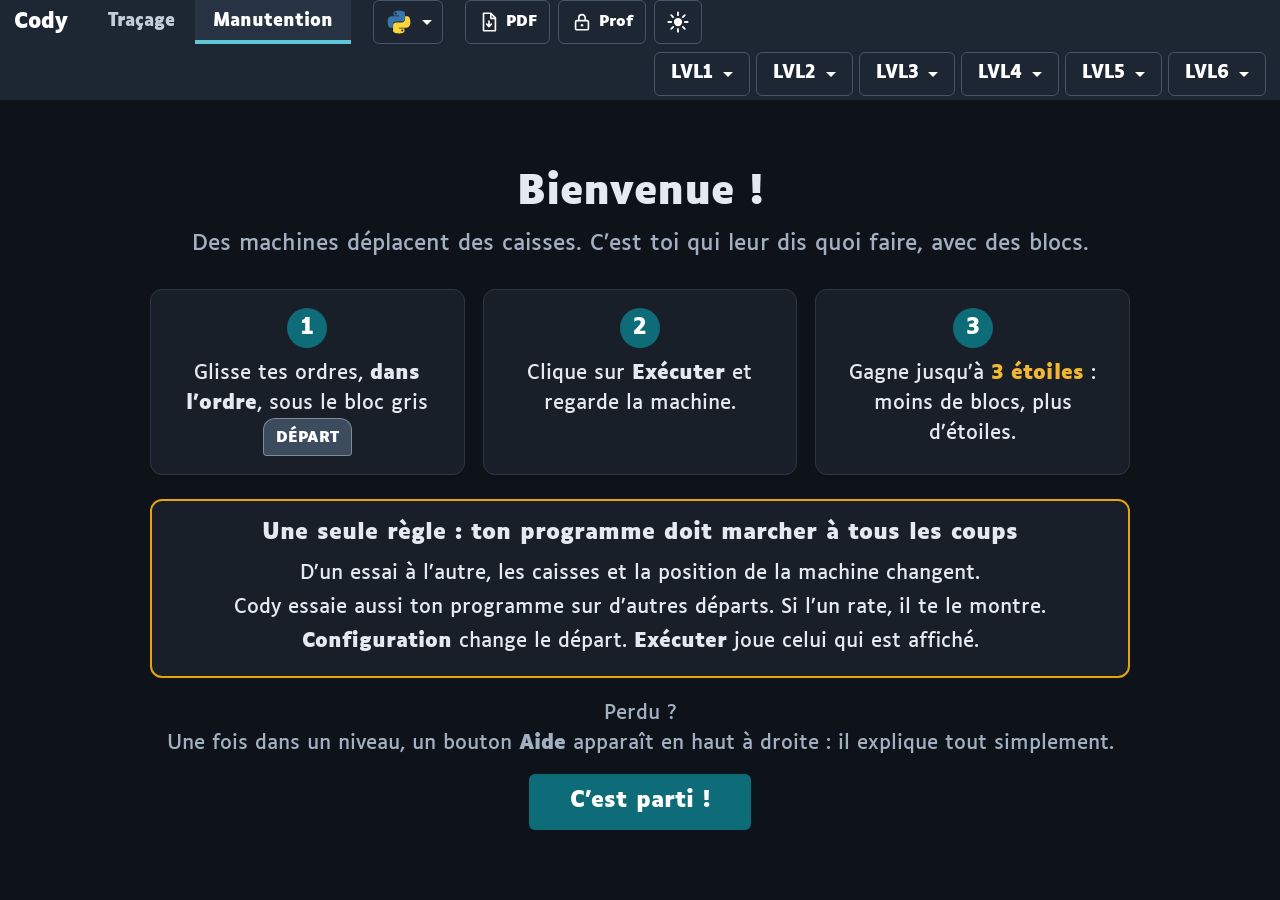
==== commit e659515d: "Explication de chaque bloc au survol (infobulle pour débutants, « les blocs rangés DEDANS ») Co-Auth" ====
--- a/manutention.html
+++ b/manutention.html
@@ -84,6 +84,7 @@
         </div>
         <ul class="aide-liste">
           <li><strong>Glisse</strong> les blocs de la boîte vers ton programme et <strong>accroche-les sous DÉPART</strong>.</li>
+          <li>Laisse la souris <strong>sur un bloc</strong> : une bulle explique à quoi il sert.</li>
           <li>Un bloc <strong>grisé</strong> n'est pas accroché : il ne fait rien.</li>
           <li>Pendant l'exécution, le bloc en cours a un <strong>cadre jaune</strong>. Si ça bloque, le bloc fautif <strong>clignote en rouge</strong>.</li>
         </ul>
--- a/tortue.css
+++ b/tortue.css
@@ -6,7 +6,8 @@
 */
 @font-face{font-family:Luciole;src:url(fonts/Luciole-Regular.woff2) format("woff2");font-weight:400;font-display:swap}
 @font-face{font-family:Luciole;src:url(fonts/Luciole-Bold.woff2) format("woff2");font-weight:700;font-display:swap}
-:root{color-scheme:light dark;
+:root{color-scheme:dark; /* sombre par défaut, avant même atelier.js (pas d'éclair blanc) */
+
   --bg:light-dark(#eef0f3,#0e131a);--carte:light-dark(#ffffff,#181f29);--ink:light-dark(#1c2532,#e5eaf1);
   --doux:light-dark(#53606f,#a3b0c1);--trait:light-dark(#d3d9e1,#2c3746);--fond2:light-dark(#f3f5f8,#212a36);
   --barre:#1d2633;--accent:light-dark(#0e6b78,#5fc8d4);--accent-plein:#0e6b78;
@@ -340,3 +341,9 @@
 @media (prefers-reduced-motion:reduce){.bloc-fautif>.blocklyPath,.bloc-fautif>.cody-sinon{animation:none}}
 /* Nom de variable dans une consigne ou un indice : italique, même bleu que les blocs « variable » */
 var.nom-var{font-style:italic;font-weight:700;color:light-dark(#2457a6,#8fb4ff)}
+
+/* Explications des blocs au survol (Atelier.expliquer) : carte lisible, même style que l'aide */
+body .blocklyTooltipDiv{font:16px/1.45 Luciole,system-ui,sans-serif;background:var(--carte);color:var(--ink);opacity:1;
+  border:1px solid var(--trait);border-left:5px solid #e5a50a;border-radius:8px;padding:10px 14px;max-width:24rem;
+  box-shadow:0 8px 24px rgba(0,0,0,.28)}
+body .blocklyTooltipDiv strong{color:var(--accent)}
